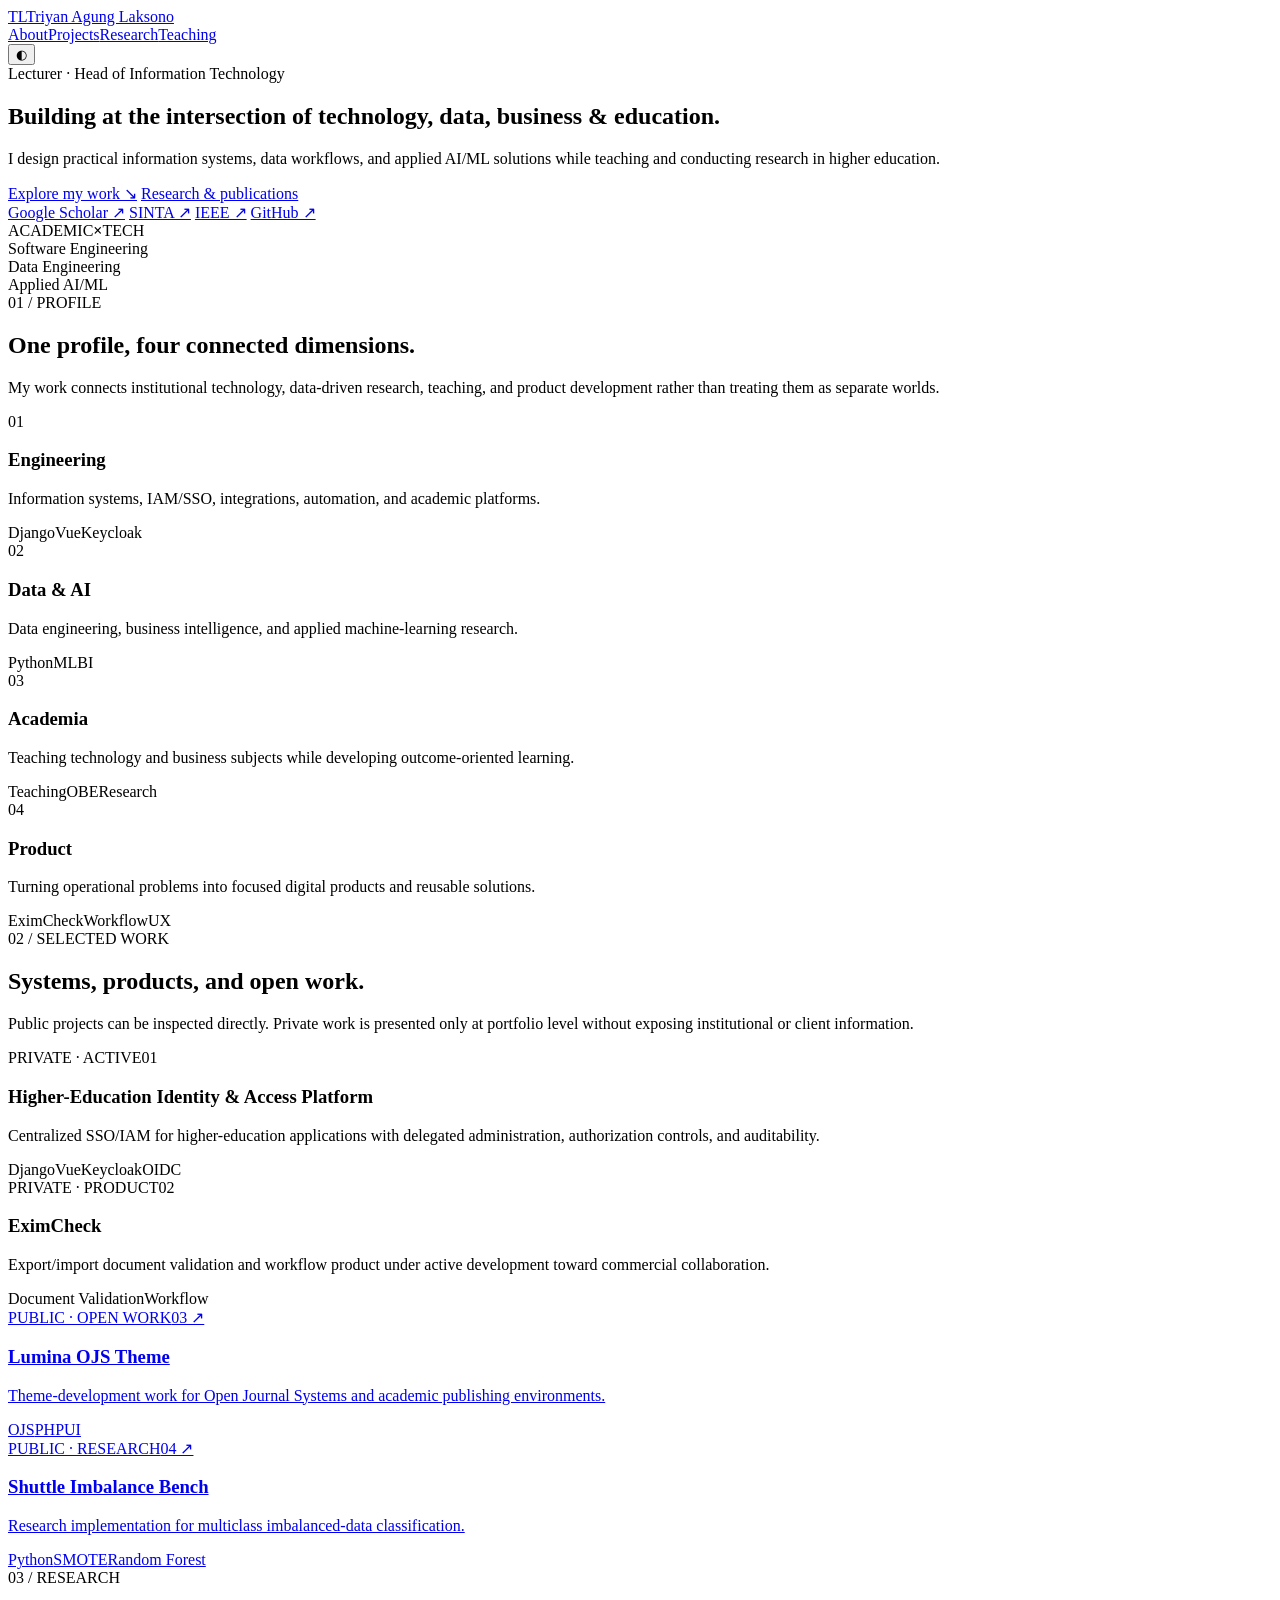
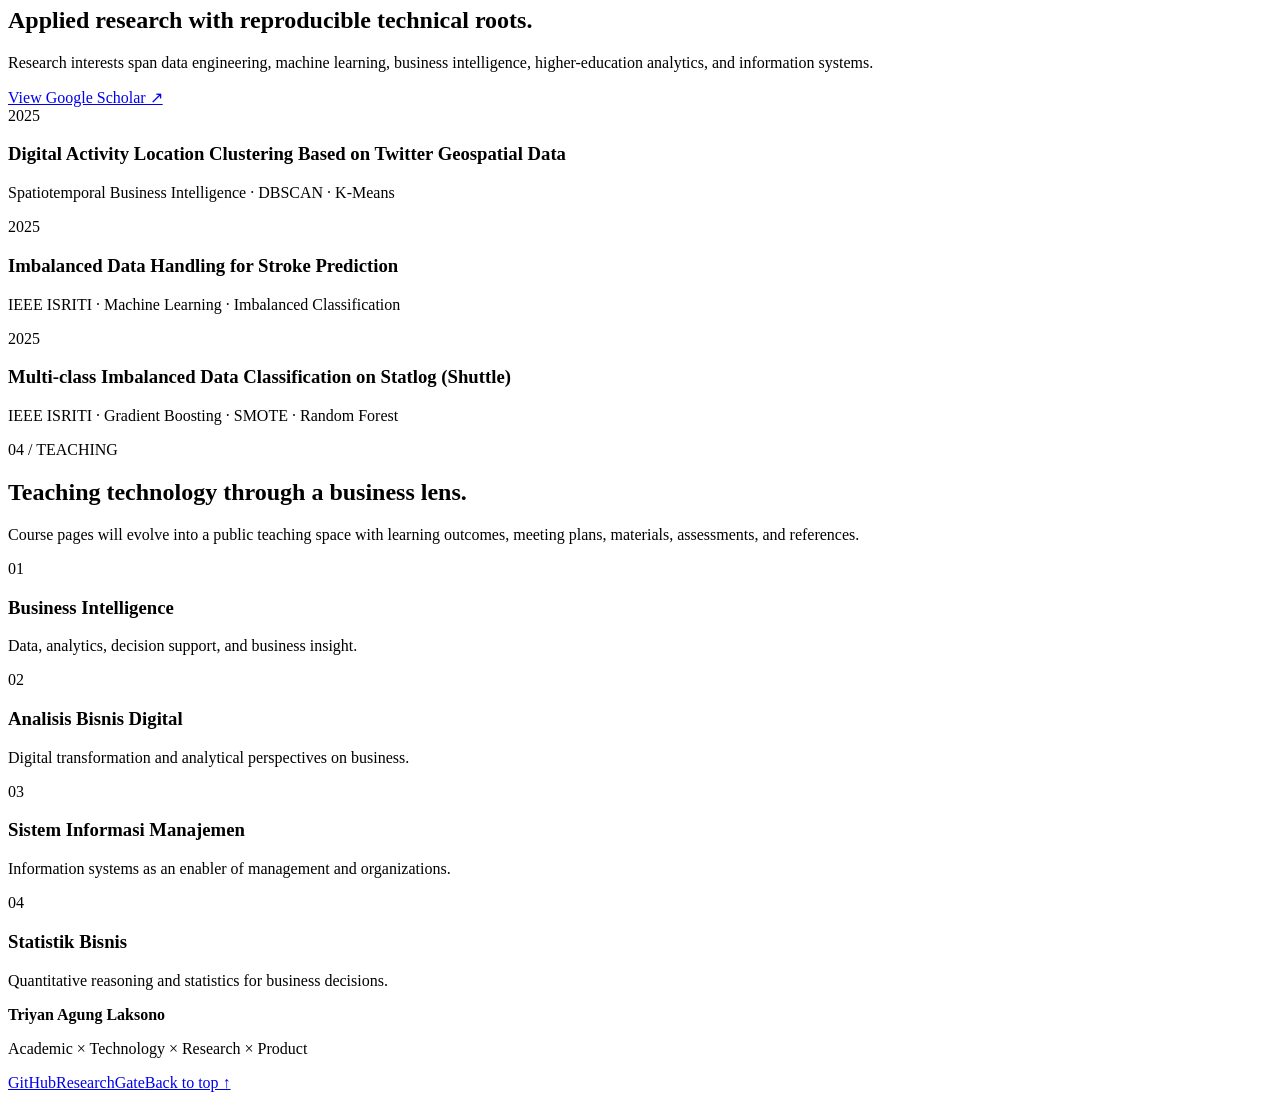
==== index.html @ ef374359 "Initialize academic-tech portfolio V1" ====
<!doctype html>
<html lang="en">
  <head>
    <meta charset="UTF-8" />
    <meta name="viewport" content="width=device-width, initial-scale=1.0" />
    <meta name="description" content="Triyan Agung Laksono — Lecturer, Head of Information Technology, software and data practitioner, and applied AI/ML researcher." />
    <meta name="theme-color" content="#07111f" />
    <title>Triyan Agung Laksono — Academic × Technology</title>
    <link rel="preconnect" href="https://fonts.googleapis.com">
    <link rel="preconnect" href="https://fonts.gstatic.com" crossorigin>
    <link href="https://fonts.googleapis.com/css2?family=DM+Sans:wght@400;500;600;700&family=Space+Grotesk:wght@500;600;700&display=swap" rel="stylesheet">
    <link rel="stylesheet" href="./style.css" />
  </head>
  <body>
    <div class="ambient ambient-a"></div><div class="ambient ambient-b"></div>
    <header class="nav-wrap">
      <nav class="nav shell" aria-label="Primary navigation">
        <a class="brand" href="#home"><span class="brand-mark">TL</span><span>Triyan Agung Laksono</span></a>
        <div class="nav-links">
          <a href="#about">About</a><a href="#work">Projects</a><a href="#research">Research</a><a href="#teaching">Teaching</a>
        </div>
        <button id="themeToggle" class="icon-btn" aria-label="Toggle theme">◐</button>
      </nav>
    </header>

    <main>
      <section id="home" class="hero shell">
        <div class="hero-copy reveal">
          <div class="eyebrow"><span class="pulse"></span> Lecturer · Head of Information Technology</div>
          <h1>Building at the intersection of <span>technology, data, business & education.</span></h1>
          <p class="lead">I design practical information systems, data workflows, and applied AI/ML solutions while teaching and conducting research in higher education.</p>
          <div class="hero-actions">
            <a class="btn primary" href="#work">Explore my work <span>↘</span></a>
            <a class="btn ghost" href="#research">Research & publications</a>
          </div>
          <div class="profile-links" aria-label="Academic profiles">
            <a href="https://scholar.google.co.id/citations?user=Xi-AIG4AAAAJ&hl=id" target="_blank" rel="noreferrer">Google Scholar ↗</a>
            <a href="https://sinta.kemdiktisaintek.go.id/authors/profile/6989433" target="_blank" rel="noreferrer">SINTA ↗</a>
            <a href="https://ieeexplore.ieee.org/author/759850393601369" target="_blank" rel="noreferrer">IEEE ↗</a>
            <a href="https://github.com/Triyan31" target="_blank" rel="noreferrer">GitHub ↗</a>
          </div>
        </div>
        <div class="hero-visual reveal" aria-hidden="true">
          <div class="orbit orbit-one"></div><div class="orbit orbit-two"></div>
          <div class="core"><span>ACADEMIC</span><strong>×</strong><span>TECH</span></div>
          <div class="float-tag tag-a">Software Engineering</div><div class="float-tag tag-b">Data Engineering</div><div class="float-tag tag-c">Applied AI/ML</div>
        </div>
      </section>

      <section id="about" class="section shell">
        <div class="section-head reveal"><span class="kicker">01 / PROFILE</span><h2>One profile, four connected dimensions.</h2><p>My work connects institutional technology, data-driven research, teaching, and product development rather than treating them as separate worlds.</p></div>
        <div class="pillars">
          <article class="pillar reveal"><span class="num">01</span><h3>Engineering</h3><p>Information systems, IAM/SSO, integrations, automation, and academic platforms.</p><div class="chips"><span>Django</span><span>Vue</span><span>Keycloak</span></div></article>
          <article class="pillar reveal"><span class="num">02</span><h3>Data & AI</h3><p>Data engineering, business intelligence, and applied machine-learning research.</p><div class="chips"><span>Python</span><span>ML</span><span>BI</span></div></article>
          <article class="pillar reveal"><span class="num">03</span><h3>Academia</h3><p>Teaching technology and business subjects while developing outcome-oriented learning.</p><div class="chips"><span>Teaching</span><span>OBE</span><span>Research</span></div></article>
          <article class="pillar reveal"><span class="num">04</span><h3>Product</h3><p>Turning operational problems into focused digital products and reusable solutions.</p><div class="chips"><span>EximCheck</span><span>Workflow</span><span>UX</span></div></article>
        </div>
      </section>

      <section id="work" class="section shell">
        <div class="section-head reveal"><span class="kicker">02 / SELECTED WORK</span><h2>Systems, products, and open work.</h2><p>Public projects can be inspected directly. Private work is presented only at portfolio level without exposing institutional or client information.</p></div>
        <div class="projects">
          <article class="project featured reveal"><div class="project-meta"><span>PRIVATE · ACTIVE</span><span>01</span></div><h3>Higher-Education Identity & Access Platform</h3><p>Centralized SSO/IAM for higher-education applications with delegated administration, authorization controls, and auditability.</p><div class="chips"><span>Django</span><span>Vue</span><span>Keycloak</span><span>OIDC</span></div></article>
          <article class="project reveal"><div class="project-meta"><span>PRIVATE · PRODUCT</span><span>02</span></div><h3>EximCheck</h3><p>Export/import document validation and workflow product under active development toward commercial collaboration.</p><div class="chips"><span>Document Validation</span><span>Workflow</span></div></article>
          <a class="project reveal" href="https://github.com/Triyan31/lumina-ojs-theme" target="_blank" rel="noreferrer"><div class="project-meta"><span>PUBLIC · OPEN WORK</span><span>03 ↗</span></div><h3>Lumina OJS Theme</h3><p>Theme-development work for Open Journal Systems and academic publishing environments.</p><div class="chips"><span>OJS</span><span>PHP</span><span>UI</span></div></a>
          <a class="project reveal" href="https://github.com/Triyan31/shuttle-imbalance-bench" target="_blank" rel="noreferrer"><div class="project-meta"><span>PUBLIC · RESEARCH</span><span>04 ↗</span></div><h3>Shuttle Imbalance Bench</h3><p>Research implementation for multiclass imbalanced-data classification.</p><div class="chips"><span>Python</span><span>SMOTE</span><span>Random Forest</span></div></a>
        </div>
      </section>

      <section id="research" class="section shell split">
        <div class="section-head reveal"><span class="kicker">03 / RESEARCH</span><h2>Applied research with reproducible technical roots.</h2><p>Research interests span data engineering, machine learning, business intelligence, higher-education analytics, and information systems.</p><a class="text-link" href="https://scholar.google.co.id/citations?user=Xi-AIG4AAAAJ&hl=id" target="_blank" rel="noreferrer">View Google Scholar ↗</a></div>
        <div class="publication-list reveal">
          <article><span>2025</span><div><h3>Digital Activity Location Clustering Based on Twitter Geospatial Data</h3><p>Spatiotemporal Business Intelligence · DBSCAN · K-Means</p></div></article>
          <article><span>2025</span><div><h3>Imbalanced Data Handling for Stroke Prediction</h3><p>IEEE ISRITI · Machine Learning · Imbalanced Classification</p></div></article>
          <article><span>2025</span><div><h3>Multi-class Imbalanced Data Classification on Statlog (Shuttle)</h3><p>IEEE ISRITI · Gradient Boosting · SMOTE · Random Forest</p></div></article>
        </div>
      </section>

      <section id="teaching" class="section shell">
        <div class="section-head reveal"><span class="kicker">04 / TEACHING</span><h2>Teaching technology through a business lens.</h2><p>Course pages will evolve into a public teaching space with learning outcomes, meeting plans, materials, assessments, and references.</p></div>
        <div class="course-grid">
          <article class="course reveal"><span>01</span><h3>Business Intelligence</h3><p>Data, analytics, decision support, and business insight.</p></article>
          <article class="course reveal"><span>02</span><h3>Analisis Bisnis Digital</h3><p>Digital transformation and analytical perspectives on business.</p></article>
          <article class="course reveal"><span>03</span><h3>Sistem Informasi Manajemen</h3><p>Information systems as an enabler of management and organizations.</p></article>
          <article class="course reveal"><span>04</span><h3>Statistik Bisnis</h3><p>Quantitative reasoning and statistics for business decisions.</p></article>
        </div>
      </section>
    </main>

    <footer class="footer shell"><div><strong>Triyan Agung Laksono</strong><p>Academic × Technology × Research × Product</p></div><div class="footer-links"><a href="https://github.com/Triyan31">GitHub</a><a href="https://www.researchgate.net/profile/Triyan-Laksono">ResearchGate</a><a href="#home">Back to top ↑</a></div></footer>
    <script src="./script.js"></script>
  </body>
</html>
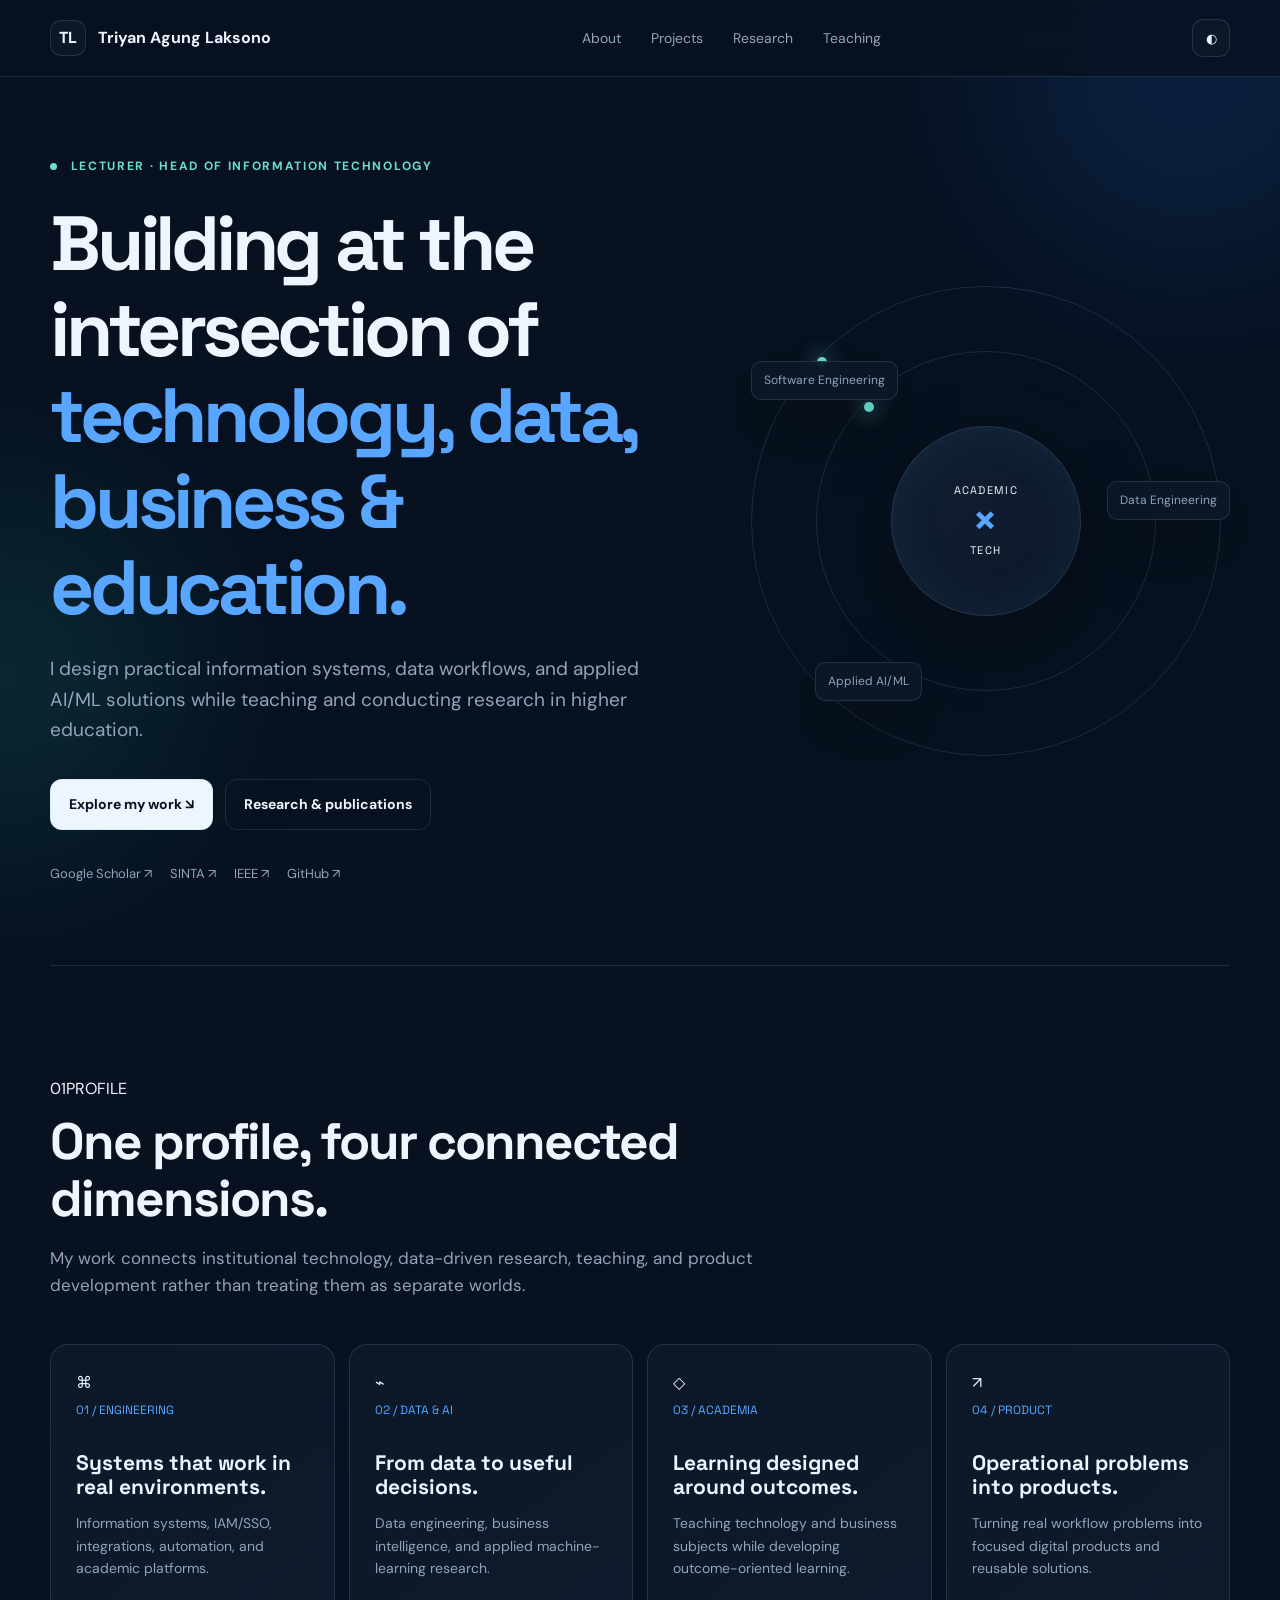
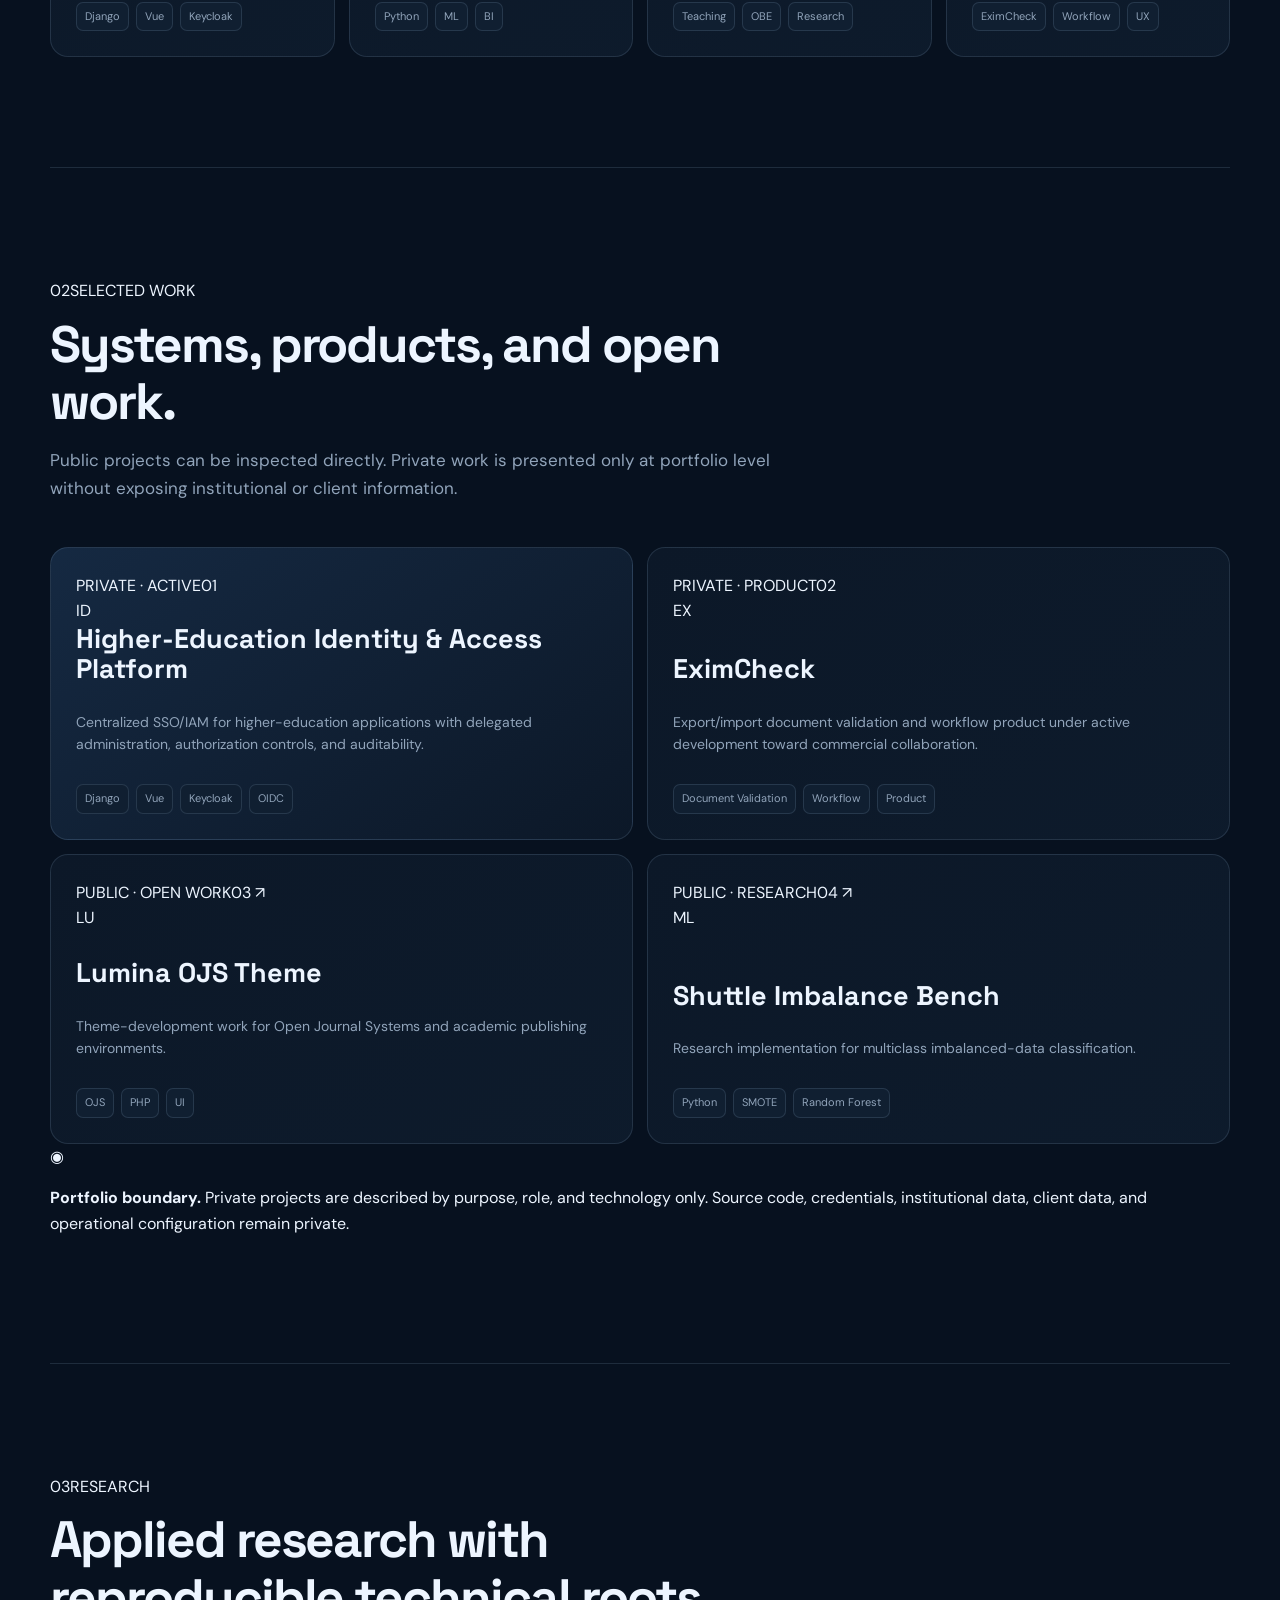
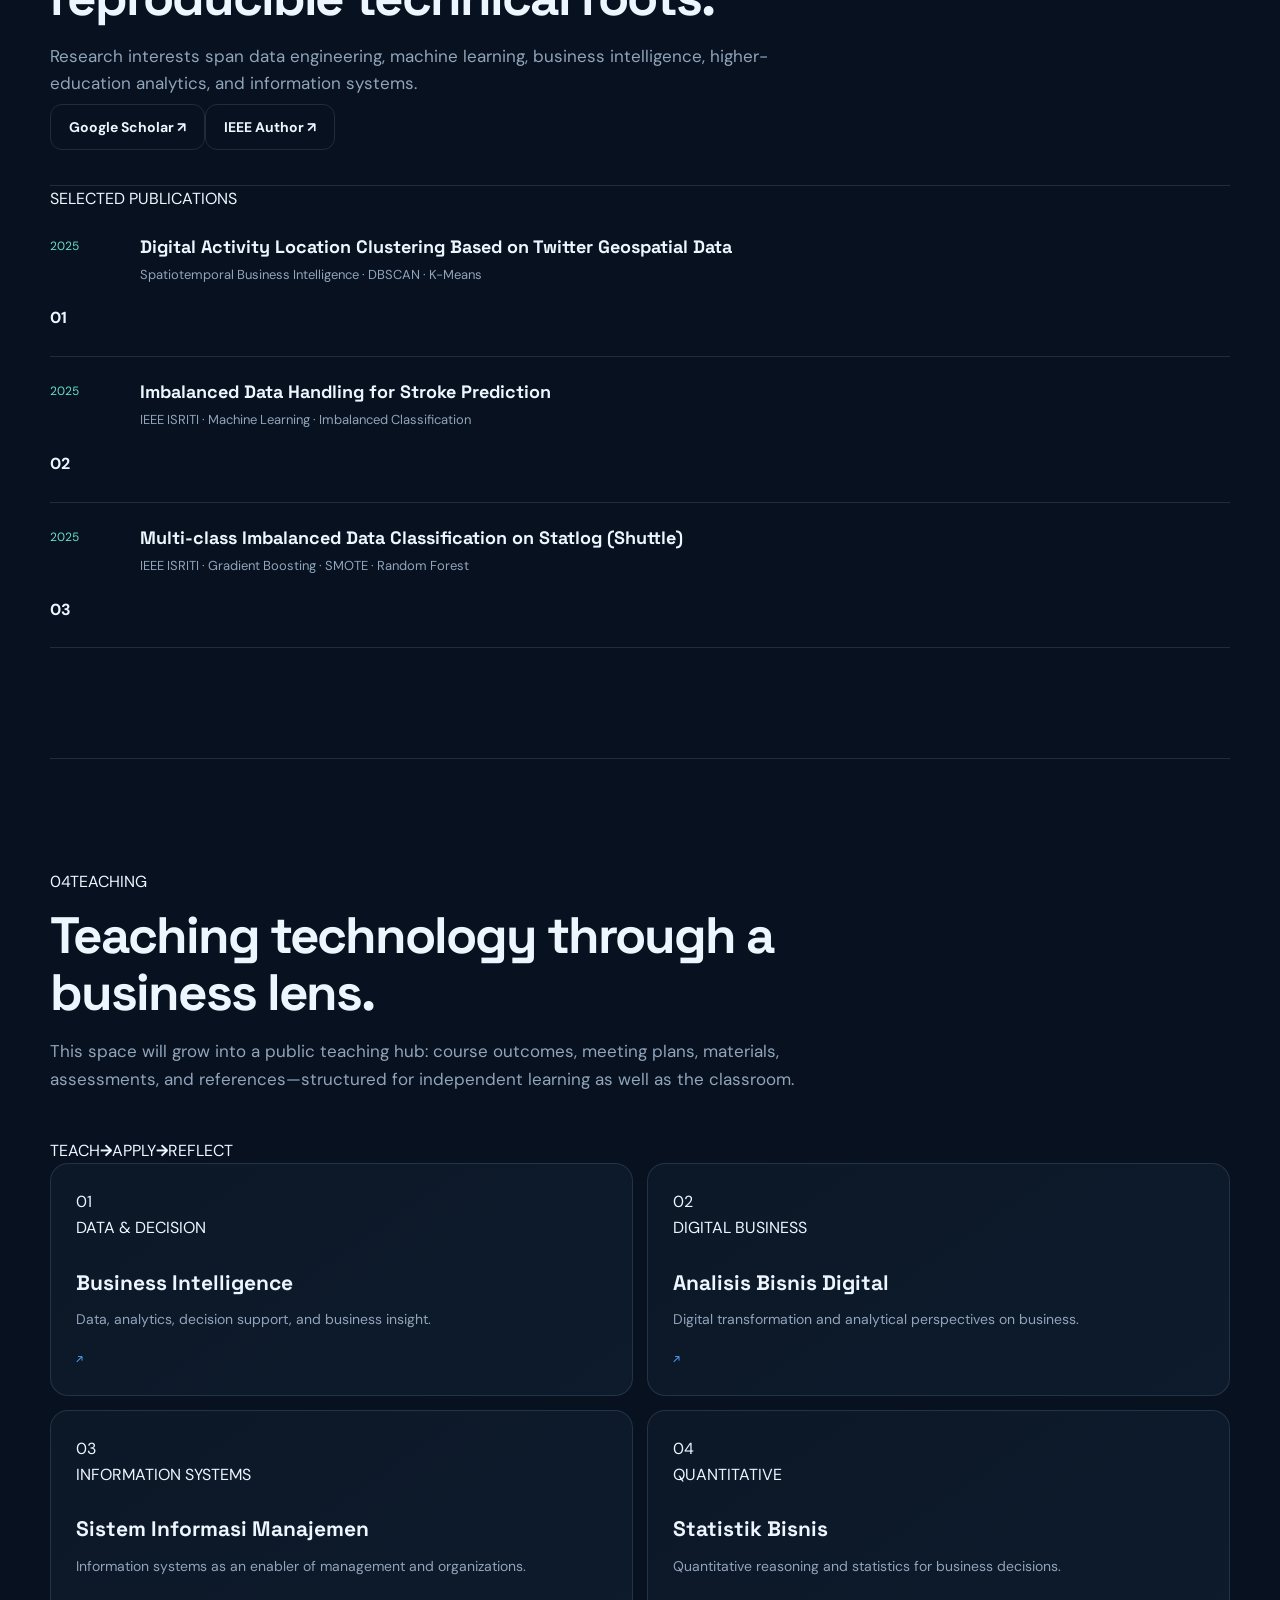
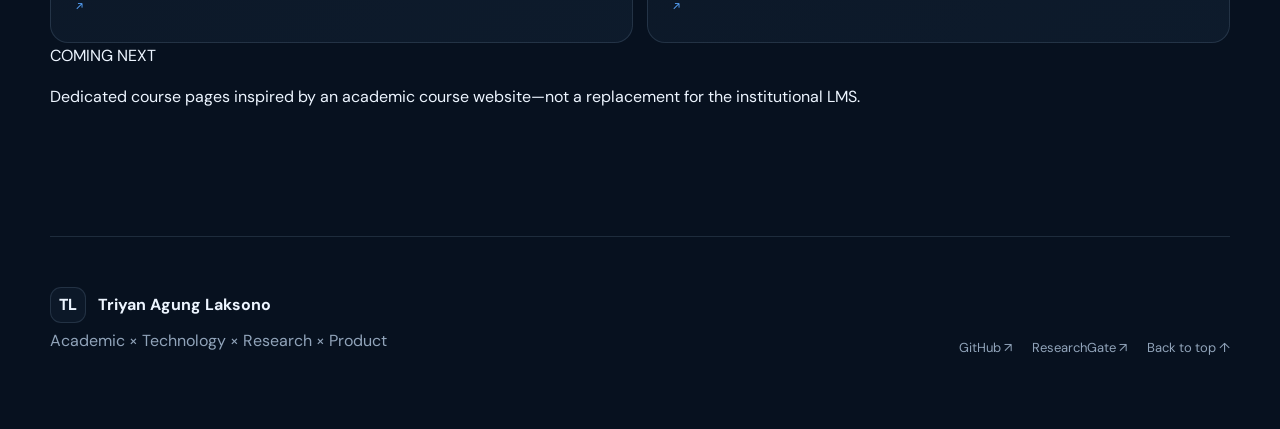
==== commit 22a1d4ec: "Refine homepage sections and portfolio interactions" ====
--- a/index.html
+++ b/index.html
@@ -1,93 +1,79 @@
 <!doctype html>
 <html lang="en">
-  <head>
-    <meta charset="UTF-8" />
-    <meta name="viewport" content="width=device-width, initial-scale=1.0" />
-    <meta name="description" content="Triyan Agung Laksono — Lecturer, Head of Information Technology, software and data practitioner, and applied AI/ML researcher." />
-    <meta name="theme-color" content="#07111f" />
-    <title>Triyan Agung Laksono — Academic × Technology</title>
-    <link rel="preconnect" href="https://fonts.googleapis.com">
-    <link rel="preconnect" href="https://fonts.gstatic.com" crossorigin>
-    <link href="https://fonts.googleapis.com/css2?family=DM+Sans:wght@400;500;600;700&family=Space+Grotesk:wght@500;600;700&display=swap" rel="stylesheet">
-    <link rel="stylesheet" href="./style.css" />
-  </head>
-  <body>
-    <div class="ambient ambient-a"></div><div class="ambient ambient-b"></div>
-    <header class="nav-wrap">
-      <nav class="nav shell" aria-label="Primary navigation">
-        <a class="brand" href="#home"><span class="brand-mark">TL</span><span>Triyan Agung Laksono</span></a>
-        <div class="nav-links">
-          <a href="#about">About</a><a href="#work">Projects</a><a href="#research">Research</a><a href="#teaching">Teaching</a>
-        </div>
-        <button id="themeToggle" class="icon-btn" aria-label="Toggle theme">◐</button>
-      </nav>
-    </header>
+<head>
+  <meta charset="UTF-8" />
+  <meta name="viewport" content="width=device-width, initial-scale=1.0" />
+  <meta name="description" content="Triyan Agung Laksono — Lecturer, Head of Information Technology, software and data practitioner, and applied AI/ML researcher." />
+  <meta name="theme-color" content="#07111f" />
+  <title>Triyan Agung Laksono — Academic × Technology</title>
+  <link rel="preconnect" href="https://fonts.googleapis.com"><link rel="preconnect" href="https://fonts.gstatic.com" crossorigin>
+  <link href="https://fonts.googleapis.com/css2?family=DM+Sans:wght@400;500;600;700&family=Space+Grotesk:wght@500;600;700&display=swap" rel="stylesheet">
+  <link rel="stylesheet" href="./style.css" />
+</head>
+<body>
+  <div class="ambient ambient-a"></div><div class="ambient ambient-b"></div><div id="spotlight" class="spotlight"></div>
+  <header class="nav-wrap"><nav class="nav shell" aria-label="Primary navigation">
+    <a class="brand" href="#home"><span class="brand-mark">TL</span><span>Triyan Agung Laksono</span></a>
+    <div class="nav-links"><a href="#about">About</a><a href="#work">Projects</a><a href="#research">Research</a><a href="#teaching">Teaching</a></div>
+    <button id="themeToggle" class="icon-btn" aria-label="Toggle theme" title="Toggle light/dark theme">◐</button>
+  </nav></header>
 
-    <main>
-      <section id="home" class="hero shell">
-        <div class="hero-copy reveal">
-          <div class="eyebrow"><span class="pulse"></span> Lecturer · Head of Information Technology</div>
-          <h1>Building at the intersection of <span>technology, data, business & education.</span></h1>
-          <p class="lead">I design practical information systems, data workflows, and applied AI/ML solutions while teaching and conducting research in higher education.</p>
-          <div class="hero-actions">
-            <a class="btn primary" href="#work">Explore my work <span>↘</span></a>
-            <a class="btn ghost" href="#research">Research & publications</a>
-          </div>
-          <div class="profile-links" aria-label="Academic profiles">
-            <a href="https://scholar.google.co.id/citations?user=Xi-AIG4AAAAJ&hl=id" target="_blank" rel="noreferrer">Google Scholar ↗</a>
-            <a href="https://sinta.kemdiktisaintek.go.id/authors/profile/6989433" target="_blank" rel="noreferrer">SINTA ↗</a>
-            <a href="https://ieeexplore.ieee.org/author/759850393601369" target="_blank" rel="noreferrer">IEEE ↗</a>
-            <a href="https://github.com/Triyan31" target="_blank" rel="noreferrer">GitHub ↗</a>
-          </div>
-        </div>
-        <div class="hero-visual reveal" aria-hidden="true">
-          <div class="orbit orbit-one"></div><div class="orbit orbit-two"></div>
-          <div class="core"><span>ACADEMIC</span><strong>×</strong><span>TECH</span></div>
-          <div class="float-tag tag-a">Software Engineering</div><div class="float-tag tag-b">Data Engineering</div><div class="float-tag tag-c">Applied AI/ML</div>
-        </div>
-      </section>
+  <main>
+    <section id="home" class="hero shell">
+      <div class="hero-copy reveal"><div class="eyebrow"><span class="pulse"></span> Lecturer · Head of Information Technology</div>
+        <h1>Building at the intersection of <span>technology, data, business & education.</span></h1>
+        <p class="lead">I design practical information systems, data workflows, and applied AI/ML solutions while teaching and conducting research in higher education.</p>
+        <div class="hero-actions"><a class="btn primary" href="#work">Explore my work <span>↘</span></a><a class="btn ghost" href="#research">Research & publications</a></div>
+        <div class="profile-links" aria-label="Academic profiles"><a href="https://scholar.google.co.id/citations?user=Xi-AIG4AAAAJ&hl=id" target="_blank" rel="noreferrer">Google Scholar ↗</a><a href="https://sinta.kemdiktisaintek.go.id/authors/profile/6989433" target="_blank" rel="noreferrer">SINTA ↗</a><a href="https://ieeexplore.ieee.org/author/759850393601369" target="_blank" rel="noreferrer">IEEE ↗</a><a href="https://github.com/Triyan31" target="_blank" rel="noreferrer">GitHub ↗</a></div>
+      </div>
+      <div class="hero-visual reveal" aria-hidden="true"><div class="orbit orbit-one"></div><div class="orbit orbit-two"></div><div class="core"><span>ACADEMIC</span><strong>×</strong><span>TECH</span></div><div class="float-tag tag-a">Software Engineering</div><div class="float-tag tag-b">Data Engineering</div><div class="float-tag tag-c">Applied AI/ML</div></div>
+    </section>
 
-      <section id="about" class="section shell">
-        <div class="section-head reveal"><span class="kicker">01 / PROFILE</span><h2>One profile, four connected dimensions.</h2><p>My work connects institutional technology, data-driven research, teaching, and product development rather than treating them as separate worlds.</p></div>
-        <div class="pillars">
-          <article class="pillar reveal"><span class="num">01</span><h3>Engineering</h3><p>Information systems, IAM/SSO, integrations, automation, and academic platforms.</p><div class="chips"><span>Django</span><span>Vue</span><span>Keycloak</span></div></article>
-          <article class="pillar reveal"><span class="num">02</span><h3>Data & AI</h3><p>Data engineering, business intelligence, and applied machine-learning research.</p><div class="chips"><span>Python</span><span>ML</span><span>BI</span></div></article>
-          <article class="pillar reveal"><span class="num">03</span><h3>Academia</h3><p>Teaching technology and business subjects while developing outcome-oriented learning.</p><div class="chips"><span>Teaching</span><span>OBE</span><span>Research</span></div></article>
-          <article class="pillar reveal"><span class="num">04</span><h3>Product</h3><p>Turning operational problems into focused digital products and reusable solutions.</p><div class="chips"><span>EximCheck</span><span>Workflow</span><span>UX</span></div></article>
-        </div>
-      </section>
+    <section id="about" class="section shell">
+      <div class="section-index reveal"><span>01</span><span>PROFILE</span></div>
+      <div class="section-head reveal"><h2>One profile, four connected dimensions.</h2><p>My work connects institutional technology, data-driven research, teaching, and product development rather than treating them as separate worlds.</p></div>
+      <div class="pillars">
+        <article class="pillar reveal"><div class="pillar-icon">⌘</div><span class="num">01 / ENGINEERING</span><h3>Systems that work in real environments.</h3><p>Information systems, IAM/SSO, integrations, automation, and academic platforms.</p><div class="chips"><span>Django</span><span>Vue</span><span>Keycloak</span></div></article>
+        <article class="pillar reveal"><div class="pillar-icon">⌁</div><span class="num">02 / DATA & AI</span><h3>From data to useful decisions.</h3><p>Data engineering, business intelligence, and applied machine-learning research.</p><div class="chips"><span>Python</span><span>ML</span><span>BI</span></div></article>
+        <article class="pillar reveal"><div class="pillar-icon">◇</div><span class="num">03 / ACADEMIA</span><h3>Learning designed around outcomes.</h3><p>Teaching technology and business subjects while developing outcome-oriented learning.</p><div class="chips"><span>Teaching</span><span>OBE</span><span>Research</span></div></article>
+        <article class="pillar reveal"><div class="pillar-icon">↗</div><span class="num">04 / PRODUCT</span><h3>Operational problems into products.</h3><p>Turning real workflow problems into focused digital products and reusable solutions.</p><div class="chips"><span>EximCheck</span><span>Workflow</span><span>UX</span></div></article>
+      </div>
+    </section>
 
-      <section id="work" class="section shell">
-        <div class="section-head reveal"><span class="kicker">02 / SELECTED WORK</span><h2>Systems, products, and open work.</h2><p>Public projects can be inspected directly. Private work is presented only at portfolio level without exposing institutional or client information.</p></div>
-        <div class="projects">
-          <article class="project featured reveal"><div class="project-meta"><span>PRIVATE · ACTIVE</span><span>01</span></div><h3>Higher-Education Identity & Access Platform</h3><p>Centralized SSO/IAM for higher-education applications with delegated administration, authorization controls, and auditability.</p><div class="chips"><span>Django</span><span>Vue</span><span>Keycloak</span><span>OIDC</span></div></article>
-          <article class="project reveal"><div class="project-meta"><span>PRIVATE · PRODUCT</span><span>02</span></div><h3>EximCheck</h3><p>Export/import document validation and workflow product under active development toward commercial collaboration.</p><div class="chips"><span>Document Validation</span><span>Workflow</span></div></article>
-          <a class="project reveal" href="https://github.com/Triyan31/lumina-ojs-theme" target="_blank" rel="noreferrer"><div class="project-meta"><span>PUBLIC · OPEN WORK</span><span>03 ↗</span></div><h3>Lumina OJS Theme</h3><p>Theme-development work for Open Journal Systems and academic publishing environments.</p><div class="chips"><span>OJS</span><span>PHP</span><span>UI</span></div></a>
-          <a class="project reveal" href="https://github.com/Triyan31/shuttle-imbalance-bench" target="_blank" rel="noreferrer"><div class="project-meta"><span>PUBLIC · RESEARCH</span><span>04 ↗</span></div><h3>Shuttle Imbalance Bench</h3><p>Research implementation for multiclass imbalanced-data classification.</p><div class="chips"><span>Python</span><span>SMOTE</span><span>Random Forest</span></div></a>
-        </div>
-      </section>
+    <section id="work" class="section shell">
+      <div class="section-index reveal"><span>02</span><span>SELECTED WORK</span></div>
+      <div class="section-head reveal"><h2>Systems, products, and open work.</h2><p>Public projects can be inspected directly. Private work is presented only at portfolio level without exposing institutional or client information.</p></div>
+      <div class="projects">
+        <article class="project project-iam featured reveal"><div class="project-top"><span class="status"><i></i> PRIVATE · ACTIVE</span><span>01</span></div><div class="project-symbol">ID</div><h3>Higher-Education Identity & Access Platform</h3><p>Centralized SSO/IAM for higher-education applications with delegated administration, authorization controls, and auditability.</p><div class="chips"><span>Django</span><span>Vue</span><span>Keycloak</span><span>OIDC</span></div></article>
+        <article class="project project-product reveal"><div class="project-top"><span class="status product-status"><i></i> PRIVATE · PRODUCT</span><span>02</span></div><div class="project-symbol">EX</div><h3>EximCheck</h3><p>Export/import document validation and workflow product under active development toward commercial collaboration.</p><div class="chips"><span>Document Validation</span><span>Workflow</span><span>Product</span></div></article>
+        <a class="project reveal" href="https://github.com/Triyan31/lumina-ojs-theme" target="_blank" rel="noreferrer"><div class="project-top"><span class="status public-status"><i></i> PUBLIC · OPEN WORK</span><span>03 ↗</span></div><div class="project-symbol">LU</div><h3>Lumina OJS Theme</h3><p>Theme-development work for Open Journal Systems and academic publishing environments.</p><div class="chips"><span>OJS</span><span>PHP</span><span>UI</span></div></a>
+        <a class="project reveal" href="https://github.com/Triyan31/shuttle-imbalance-bench" target="_blank" rel="noreferrer"><div class="project-top"><span class="status research-status"><i></i> PUBLIC · RESEARCH</span><span>04 ↗</span></div><div class="project-symbol">ML</div><h3>Shuttle Imbalance Bench</h3><p>Research implementation for multiclass imbalanced-data classification.</p><div class="chips"><span>Python</span><span>SMOTE</span><span>Random Forest</span></div></a>
+      </div>
+      <div class="privacy-note reveal"><span>◉</span><p><strong>Portfolio boundary.</strong> Private projects are described by purpose, role, and technology only. Source code, credentials, institutional data, client data, and operational configuration remain private.</p></div>
+    </section>
 
-      <section id="research" class="section shell split">
-        <div class="section-head reveal"><span class="kicker">03 / RESEARCH</span><h2>Applied research with reproducible technical roots.</h2><p>Research interests span data engineering, machine learning, business intelligence, higher-education analytics, and information systems.</p><a class="text-link" href="https://scholar.google.co.id/citations?user=Xi-AIG4AAAAJ&hl=id" target="_blank" rel="noreferrer">View Google Scholar ↗</a></div>
-        <div class="publication-list reveal">
-          <article><span>2025</span><div><h3>Digital Activity Location Clustering Based on Twitter Geospatial Data</h3><p>Spatiotemporal Business Intelligence · DBSCAN · K-Means</p></div></article>
-          <article><span>2025</span><div><h3>Imbalanced Data Handling for Stroke Prediction</h3><p>IEEE ISRITI · Machine Learning · Imbalanced Classification</p></div></article>
-          <article><span>2025</span><div><h3>Multi-class Imbalanced Data Classification on Statlog (Shuttle)</h3><p>IEEE ISRITI · Gradient Boosting · SMOTE · Random Forest</p></div></article>
-        </div>
-      </section>
+    <section id="research" class="section shell research-layout">
+      <div><div class="section-index reveal"><span>03</span><span>RESEARCH</span></div><div class="section-head reveal"><h2>Applied research with reproducible technical roots.</h2><p>Research interests span data engineering, machine learning, business intelligence, higher-education analytics, and information systems.</p><div class="research-links"><a class="btn ghost" href="https://scholar.google.co.id/citations?user=Xi-AIG4AAAAJ&hl=id" target="_blank" rel="noreferrer">Google Scholar ↗</a><a class="btn ghost" href="https://ieeexplore.ieee.org/author/759850393601369" target="_blank" rel="noreferrer">IEEE Author ↗</a></div></div></div>
+      <div class="publication-list reveal"><div class="pub-label">SELECTED PUBLICATIONS</div>
+        <article><span>2025</span><div><h3>Digital Activity Location Clustering Based on Twitter Geospatial Data</h3><p>Spatiotemporal Business Intelligence · DBSCAN · K-Means</p></div><b>01</b></article>
+        <article><span>2025</span><div><h3>Imbalanced Data Handling for Stroke Prediction</h3><p>IEEE ISRITI · Machine Learning · Imbalanced Classification</p></div><b>02</b></article>
+        <article><span>2025</span><div><h3>Multi-class Imbalanced Data Classification on Statlog (Shuttle)</h3><p>IEEE ISRITI · Gradient Boosting · SMOTE · Random Forest</p></div><b>03</b></article>
+      </div>
+    </section>
 
-      <section id="teaching" class="section shell">
-        <div class="section-head reveal"><span class="kicker">04 / TEACHING</span><h2>Teaching technology through a business lens.</h2><p>Course pages will evolve into a public teaching space with learning outcomes, meeting plans, materials, assessments, and references.</p></div>
-        <div class="course-grid">
-          <article class="course reveal"><span>01</span><h3>Business Intelligence</h3><p>Data, analytics, decision support, and business insight.</p></article>
-          <article class="course reveal"><span>02</span><h3>Analisis Bisnis Digital</h3><p>Digital transformation and analytical perspectives on business.</p></article>
-          <article class="course reveal"><span>03</span><h3>Sistem Informasi Manajemen</h3><p>Information systems as an enabler of management and organizations.</p></article>
-          <article class="course reveal"><span>04</span><h3>Statistik Bisnis</h3><p>Quantitative reasoning and statistics for business decisions.</p></article>
-        </div>
-      </section>
-    </main>
+    <section id="teaching" class="section shell">
+      <div class="section-index reveal"><span>04</span><span>TEACHING</span></div>
+      <div class="teaching-intro"><div class="section-head reveal"><h2>Teaching technology through a business lens.</h2><p>This space will grow into a public teaching hub: course outcomes, meeting plans, materials, assessments, and references—structured for independent learning as well as the classroom.</p></div><div class="teaching-orbit reveal" aria-hidden="true"><span>TEACH</span><b>→</b><span>APPLY</span><b>→</b><span>REFLECT</span></div></div>
+      <div class="course-grid">
+        <article class="course reveal"><div class="course-no">01</div><div><span class="course-type">DATA & DECISION</span><h3>Business Intelligence</h3><p>Data, analytics, decision support, and business insight.</p></div><span class="course-arrow">↗</span></article>
+        <article class="course reveal"><div class="course-no">02</div><div><span class="course-type">DIGITAL BUSINESS</span><h3>Analisis Bisnis Digital</h3><p>Digital transformation and analytical perspectives on business.</p></div><span class="course-arrow">↗</span></article>
+        <article class="course reveal"><div class="course-no">03</div><div><span class="course-type">INFORMATION SYSTEMS</span><h3>Sistem Informasi Manajemen</h3><p>Information systems as an enabler of management and organizations.</p></div><span class="course-arrow">↗</span></article>
+        <article class="course reveal"><div class="course-no">04</div><div><span class="course-type">QUANTITATIVE</span><h3>Statistik Bisnis</h3><p>Quantitative reasoning and statistics for business decisions.</p></div><span class="course-arrow">↗</span></article>
+      </div>
+      <div class="teaching-next reveal"><span>COMING NEXT</span><p>Dedicated course pages inspired by an academic course website—not a replacement for the institutional LMS.</p></div>
+    </section>
+  </main>
 
-    <footer class="footer shell"><div><strong>Triyan Agung Laksono</strong><p>Academic × Technology × Research × Product</p></div><div class="footer-links"><a href="https://github.com/Triyan31">GitHub</a><a href="https://www.researchgate.net/profile/Triyan-Laksono">ResearchGate</a><a href="#home">Back to top ↑</a></div></footer>
-    <script src="./script.js"></script>
-  </body>
-</html>+  <footer class="footer shell"><div><div class="brand footer-brand"><span class="brand-mark">TL</span><span>Triyan Agung Laksono</span></div><p>Academic × Technology × Research × Product</p></div><div class="footer-links"><a href="https://github.com/Triyan31">GitHub ↗</a><a href="https://www.researchgate.net/profile/Triyan-Laksono">ResearchGate ↗</a><a href="#home">Back to top ↑</a></div></footer>
+  <script src="./script.js"></script>
+</body></html>
--- a/style.css
+++ b/style.css
@@ -0,0 +1 @@
+:root{--bg:#07111f;--surface:#0c1828;--surface2:#101f31;--text:#edf5ff;--muted:#91a4ba;--line:rgba(151,178,207,.17);--accent:#58a6ff;--accent2:#68e0cf;--shadow:0 24px 70px rgba(0,0,0,.28)}*{box-sizing:border-box}html{scroll-behavior:smooth}body{margin:0;background:var(--bg);color:var(--text);font-family:'DM Sans',sans-serif;line-height:1.6;overflow-x:hidden;transition:background .3s,color .3s}body.light{--bg:#f4f7fb;--surface:#fff;--surface2:#edf3f9;--text:#102033;--muted:#5d6d80;--line:rgba(16,32,51,.12);--shadow:0 24px 70px rgba(38,61,89,.12)}a{color:inherit;text-decoration:none}.shell{width:min(1180px,calc(100% - 40px));margin:auto}.ambient{position:fixed;border-radius:50%;filter:blur(90px);opacity:.13;pointer-events:none;z-index:-1}.ambient-a{width:420px;height:420px;background:#2878ff;top:-140px;right:-120px}.ambient-b{width:360px;height:360px;background:#22c7b8;bottom:5%;left:-180px}.nav-wrap{position:sticky;top:0;z-index:50;background:color-mix(in srgb,var(--bg) 78%,transparent);backdrop-filter:blur(18px);border-bottom:1px solid var(--line)}.nav{height:76px;display:flex;align-items:center;justify-content:space-between}.brand{display:flex;align-items:center;gap:12px;font-weight:700}.brand-mark{display:grid;place-items:center;width:36px;height:36px;border:1px solid var(--line);border-radius:11px;font-family:'Space Grotesk';background:var(--surface)}.nav-links{display:flex;gap:30px;color:var(--muted);font-size:14px}.nav-links a:hover,.profile-links a:hover,.footer-links a:hover{color:var(--accent)}.icon-btn{width:38px;height:38px;border:1px solid var(--line);background:var(--surface);color:var(--text);border-radius:11px;cursor:pointer}.hero{min-height:calc(100vh - 76px);display:grid;grid-template-columns:1.12fr .88fr;align-items:center;gap:70px;padding:80px 0}.eyebrow,.kicker{font-size:12px;letter-spacing:.14em;text-transform:uppercase;color:var(--accent2);font-weight:700}.pulse{display:inline-block;width:7px;height:7px;border-radius:50%;background:var(--accent2);margin-right:9px;box-shadow:0 0 0 0 rgba(104,224,207,.5);animation:pulse 2s infinite}@keyframes pulse{70%{box-shadow:0 0 0 9px rgba(104,224,207,0)}}h1,h2,h3{font-family:'Space Grotesk',sans-serif;line-height:1.12}h1{font-size:clamp(48px,6vw,82px);letter-spacing:-.055em;margin:24px 0}h1 span{display:block;color:var(--accent)}.lead{font-size:19px;color:var(--muted);max-width:700px}.hero-actions{display:flex;gap:12px;margin:34px 0}.btn{padding:13px 18px;border-radius:12px;border:1px solid var(--line);font-weight:700;font-size:14px}.btn.primary{background:var(--text);color:var(--bg)}.btn.ghost:hover{background:var(--surface)}.profile-links{display:flex;flex-wrap:wrap;gap:18px;color:var(--muted);font-size:13px}.hero-visual{height:500px;position:relative;display:grid;place-items:center}.core{width:190px;height:190px;border-radius:50%;background:linear-gradient(145deg,var(--surface2),var(--surface));border:1px solid var(--line);box-shadow:var(--shadow),inset 0 0 50px rgba(88,166,255,.08);display:grid;place-content:center;text-align:center;z-index:2;font-family:'Space Grotesk';letter-spacing:.12em;font-size:11px}.core strong{font-size:42px;color:var(--accent);line-height:1}.orbit{position:absolute;border:1px solid var(--line);border-radius:50%;animation:spin 22s linear infinite}.orbit-one{width:340px;height:340px}.orbit-two{width:470px;height:470px;animation-direction:reverse;animation-duration:30s}.orbit:before{content:"";position:absolute;width:10px;height:10px;background:var(--accent2);border-radius:50%;top:15%;left:14%;box-shadow:0 0 20px var(--accent2)}@keyframes spin{to{transform:rotate(360deg)}}.float-tag{position:absolute;padding:9px 12px;border:1px solid var(--line);background:color-mix(in srgb,var(--surface) 88%,transparent);backdrop-filter:blur(12px);border-radius:10px;font-size:12px;color:var(--muted);box-shadow:var(--shadow);animation:float 5s ease-in-out infinite}.tag-a{top:18%;left:2%}.tag-b{right:0;top:42%;animation-delay:-1.6s}.tag-c{bottom:14%;left:15%;animation-delay:-3s}@keyframes float{50%{transform:translateY(-9px)}}.section{padding:110px 0;border-top:1px solid var(--line)}.section-head{max-width:780px;margin-bottom:45px}.section-head h2{font-size:clamp(34px,4vw,54px);letter-spacing:-.04em;margin:12px 0}.section-head p{color:var(--muted);font-size:17px}.pillars,.projects,.course-grid{display:grid;grid-template-columns:repeat(4,1fr);gap:14px}.pillar,.project,.course{background:linear-gradient(145deg,var(--surface),color-mix(in srgb,var(--surface2) 70%,var(--bg)));border:1px solid var(--line);border-radius:18px;padding:25px;transition:transform .25s,border-color .25s,box-shadow .25s}.pillar:hover,.project:hover,.course:hover{transform:translateY(-5px);border-color:color-mix(in srgb,var(--accent) 45%,var(--line));box-shadow:var(--shadow)}.num,.course>span{color:var(--accent);font-family:'Space Grotesk';font-size:12px}.pillar h3,.project h3,.course h3{font-size:21px;margin:30px 0 12px}.pillar p,.project p,.course p{color:var(--muted);font-size:14px}.chips{display:flex;flex-wrap:wrap;gap:7px;margin-top:22px}.chips span{padding:5px 8px;border-radius:7px;background:var(--surface2);border:1px solid var(--line);font-size:11px;color:var(--muted)}.projects{grid-template-columns:repeat(2,1fr)}.project{min-height:290px;display:flex;flex-direction:column}.project.featured{background:linear-gradient(145deg,color-mix(in srgb,var(--accent) 12%,var(--surface)),var(--surface))}.project-meta{display:flex;justify-content:space-between;color:var(--accent2);font-size:11px;letter-spacing:.08em}.project h3{font-size:27px;margin-top:auto}.project .chips{margin-top:15px}.split{display:grid;grid-template-columns:.8fr 1.2fr;gap:80px}.text-link{display:inline-block;margin-top:15px;color:var(--accent);font-weight:700}.publication-list{border-top:1px solid var(--line)}.publication-list article{display:grid;grid-template-columns:70px 1fr;gap:20px;padding:25px 0;border-bottom:1px solid var(--line)}.publication-list>article>span{color:var(--accent2);font-size:12px}.publication-list h3{font-size:18px;margin:0 0 8px}.publication-list p{margin:0;color:var(--muted);font-size:13px}.course-grid{grid-template-columns:repeat(2,1fr)}.course{min-height:190px}.footer{padding:50px 0 70px;border-top:1px solid var(--line);display:flex;justify-content:space-between;align-items:flex-end}.footer p{margin:5px 0;color:var(--muted)}.footer-links{display:flex;gap:20px;color:var(--muted);font-size:13px}.reveal{opacity:0;transform:translateY(18px);transition:opacity .65s ease,transform .65s ease}.reveal.visible{opacity:1;transform:none}@media(max-width:900px){.nav-links{display:none}.hero{grid-template-columns:1fr;padding-top:100px}.hero-visual{height:360px}.orbit-two{width:350px;height:350px}.orbit-one{width:260px;height:260px}.pillars{grid-template-columns:repeat(2,1fr)}.split{grid-template-columns:1fr;gap:20px}}@media(max-width:600px){.shell{width:min(100% - 26px,1180px)}.hero{gap:20px}.hero-visual{height:310px}.orbit-two{width:290px;height:290px}.orbit-one{width:220px;height:220px}.core{width:145px;height:145px}.float-tag{font-size:10px}.hero-actions,.footer{align-items:stretch;flex-direction:column}.pillars,.projects,.course-grid{grid-template-columns:1fr}.section{padding:80px 0}.project{min-height:240px}.footer{gap:25px}.footer-links{flex-wrap:wrap}}@media(prefers-reduced-motion:reduce){html{scroll-behavior:auto}.orbit,.float-tag,.pulse{animation:none}.reveal{opacity:1;transform:none;transition:none}}
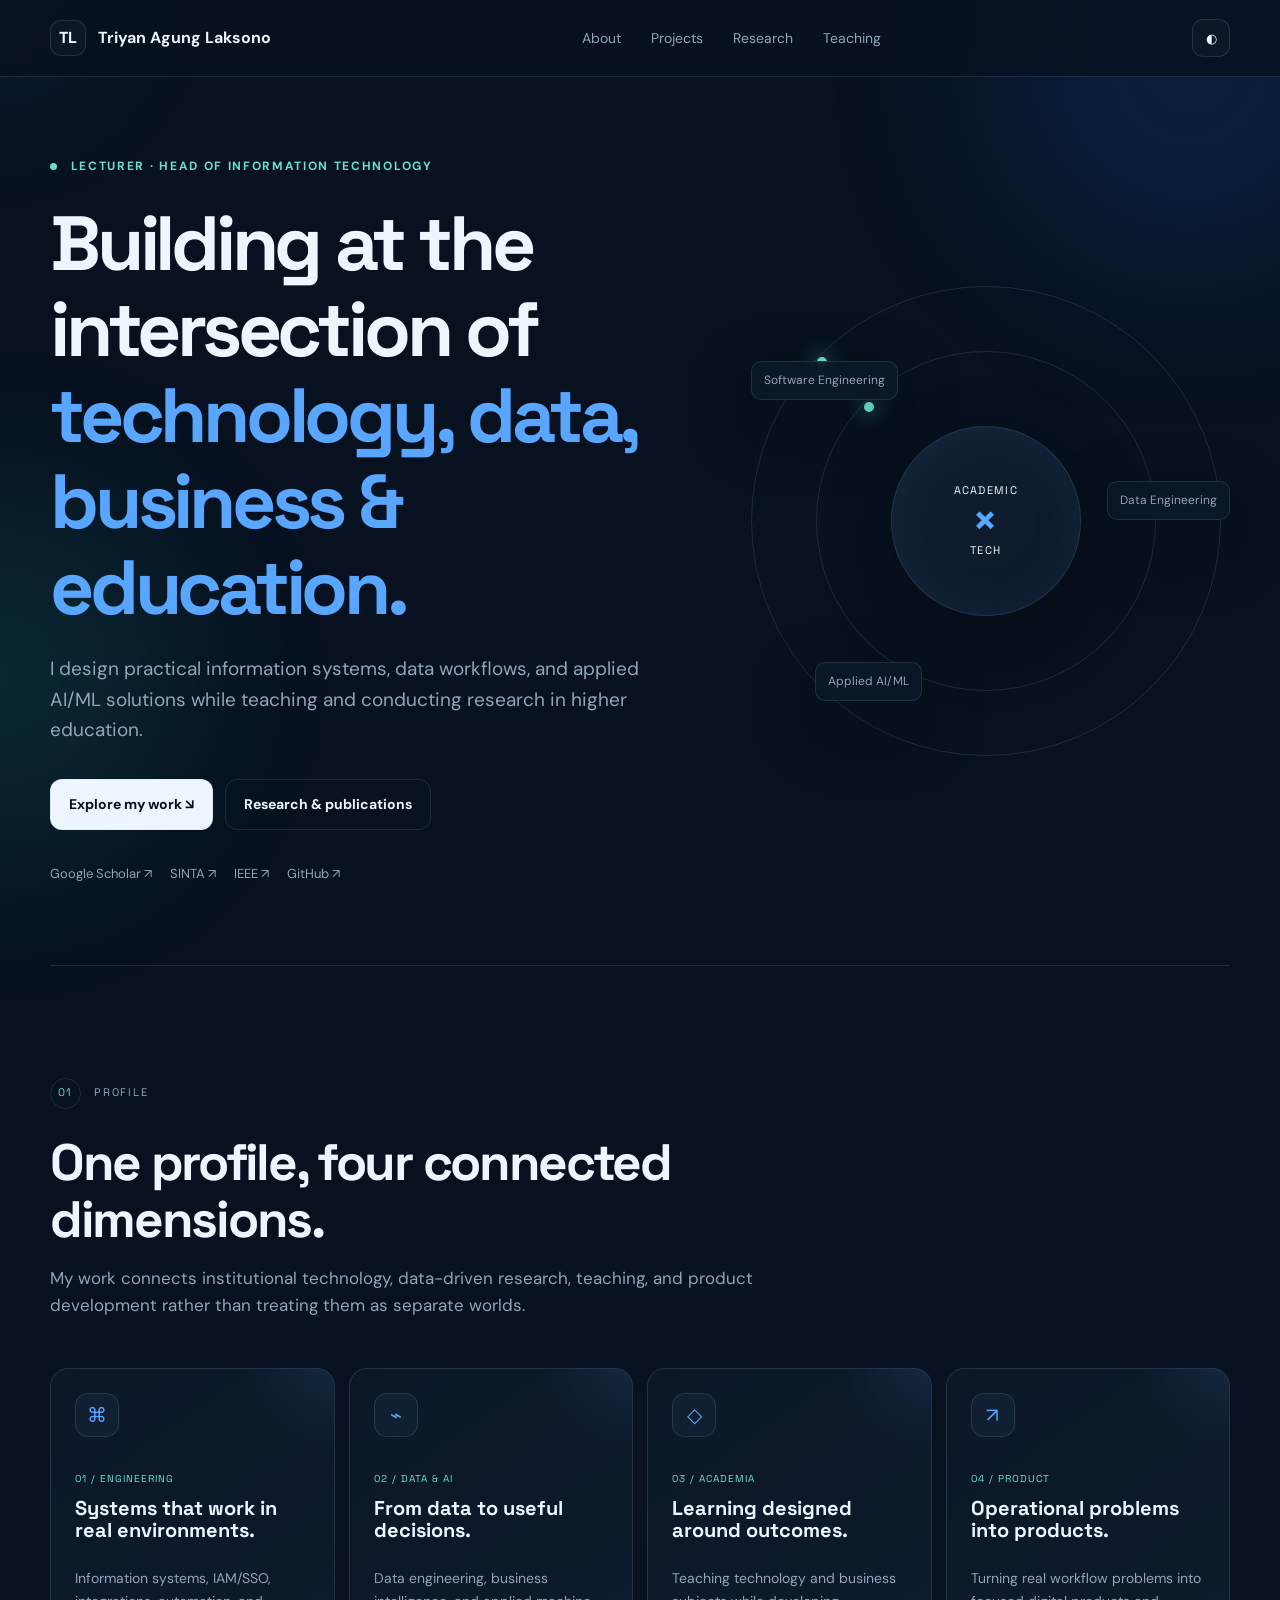
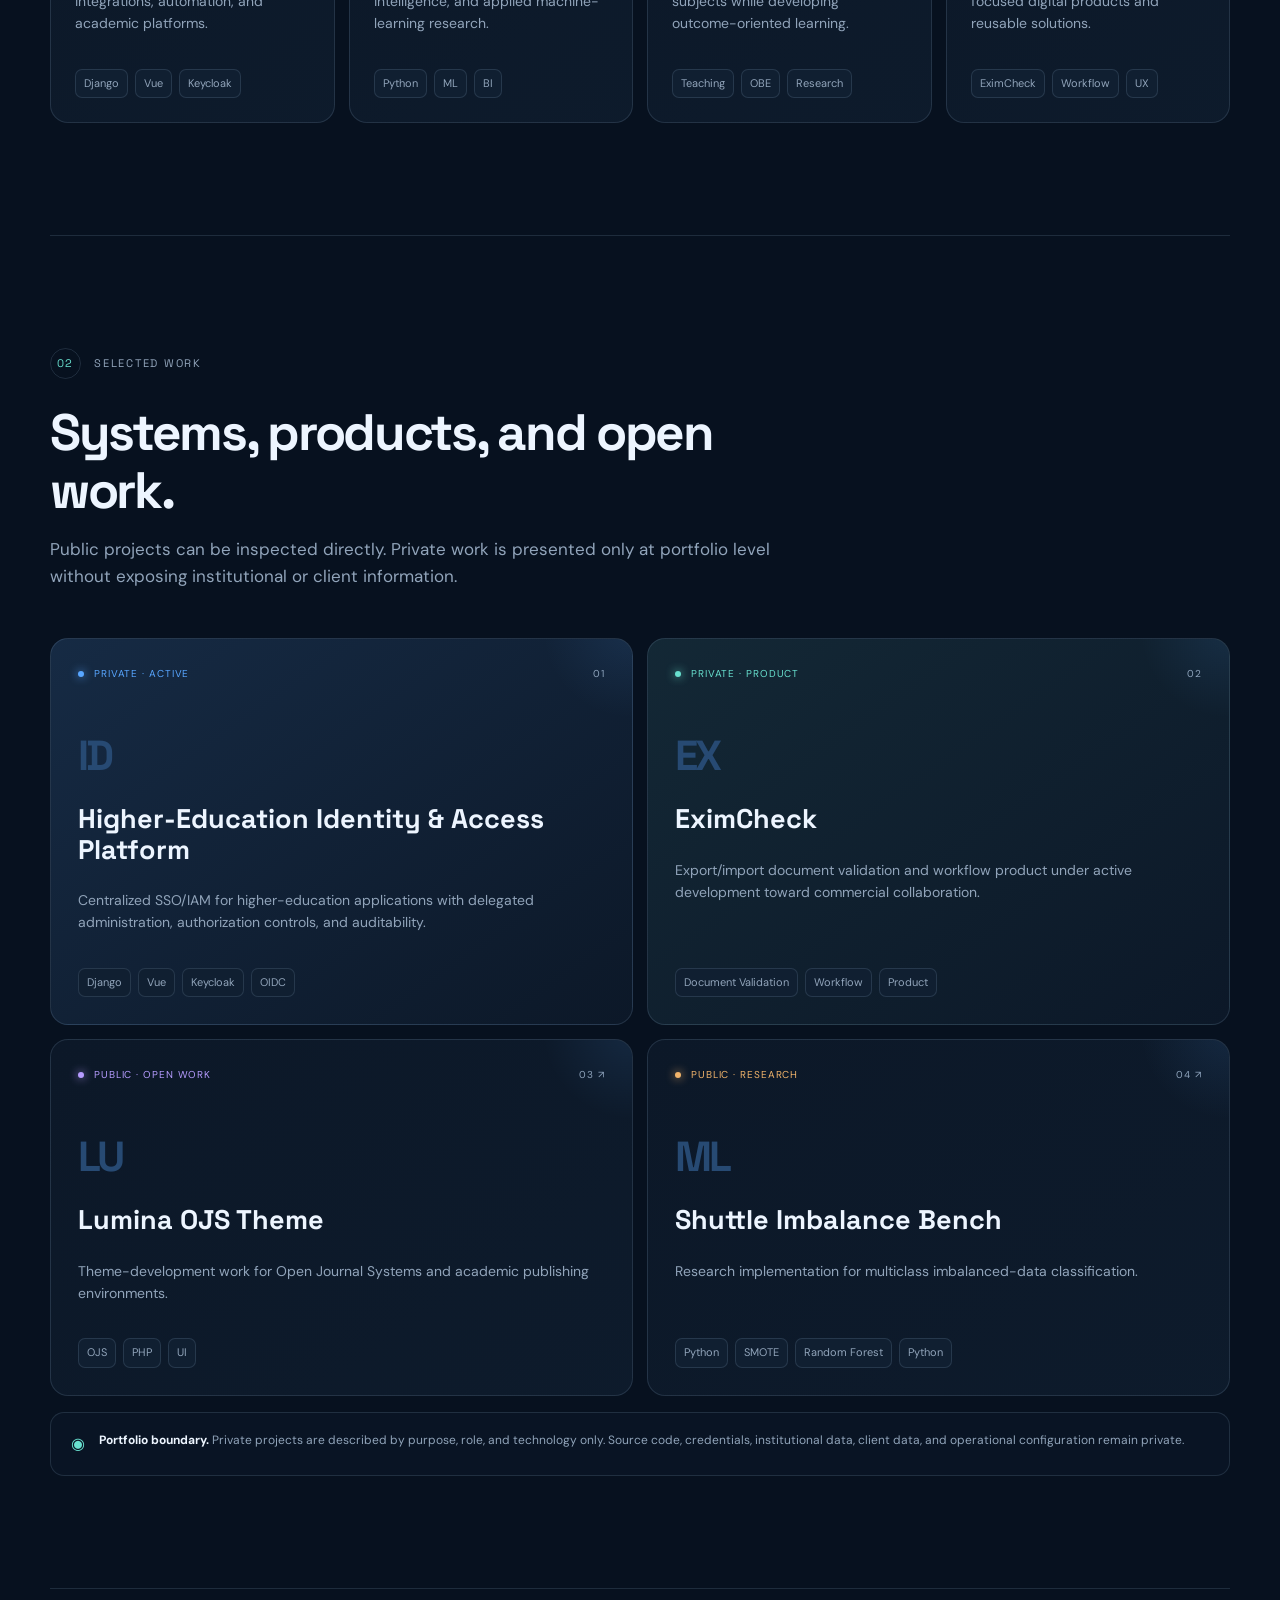
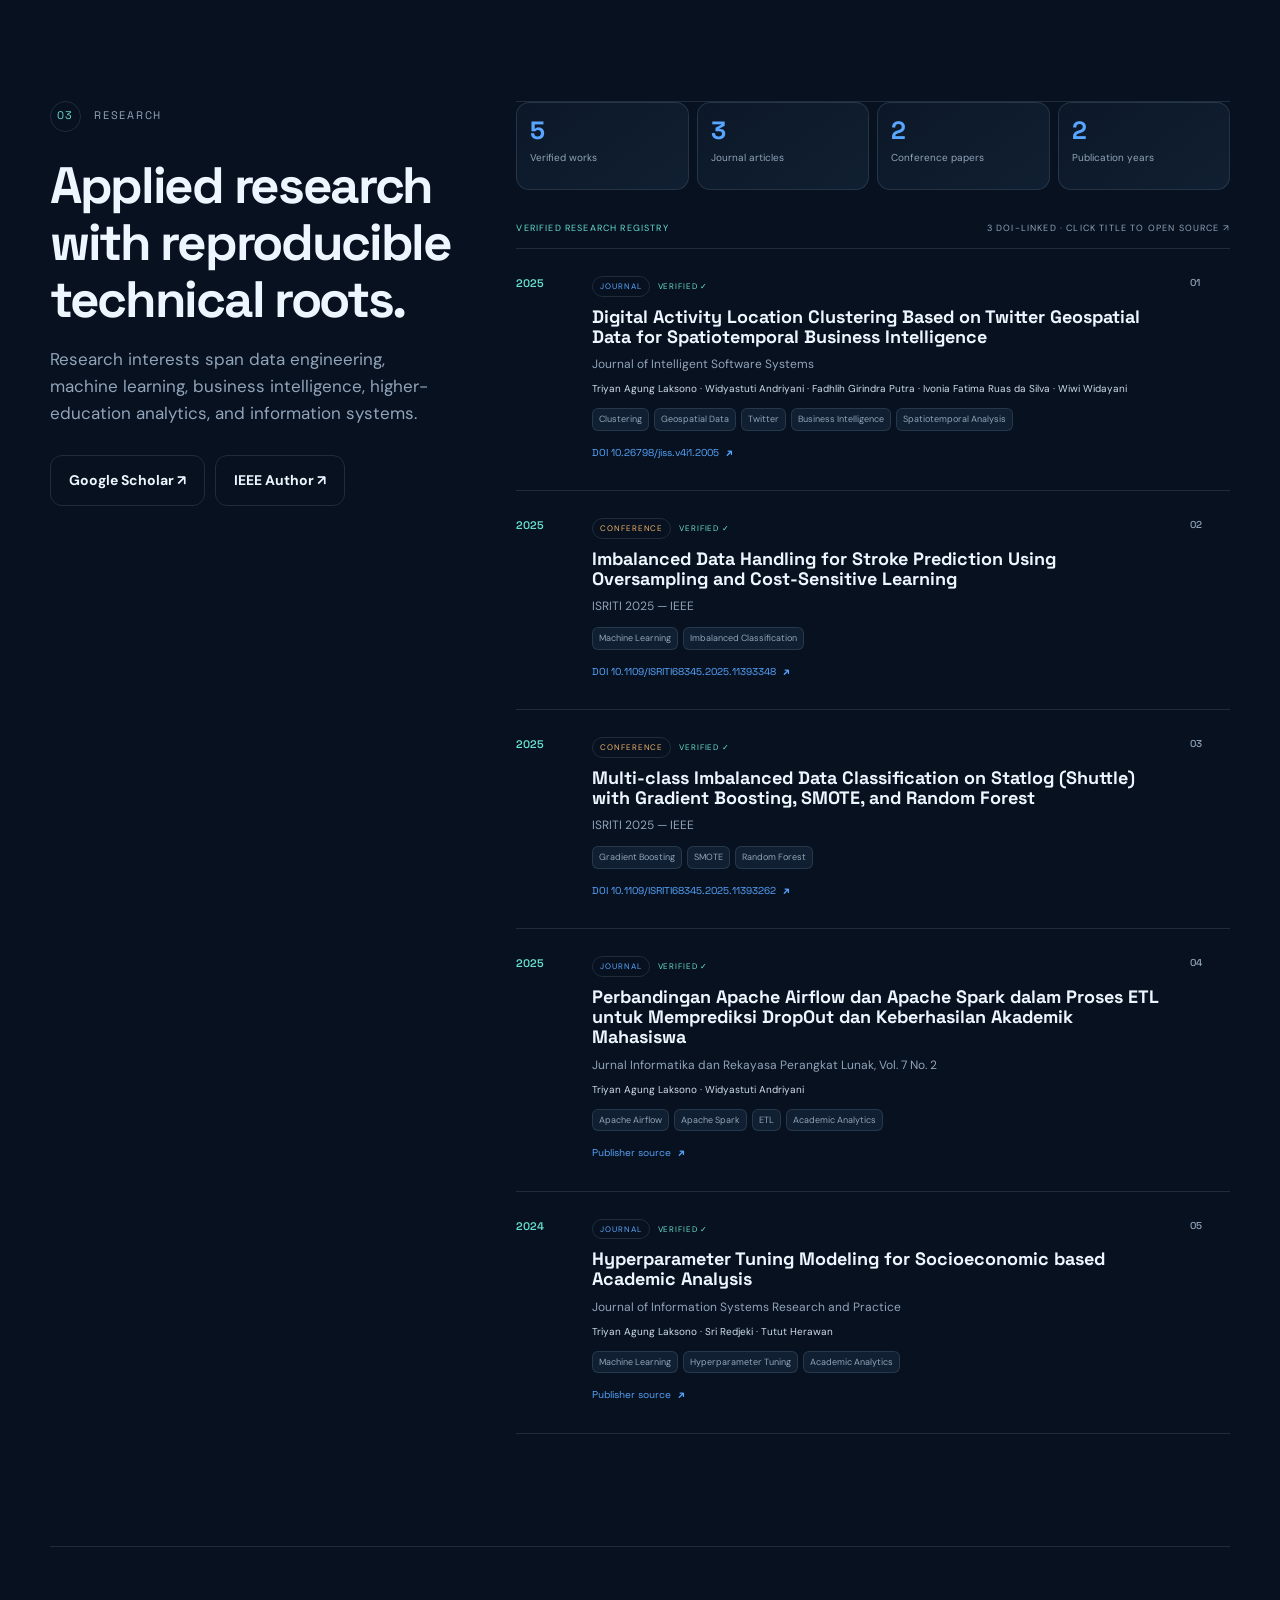
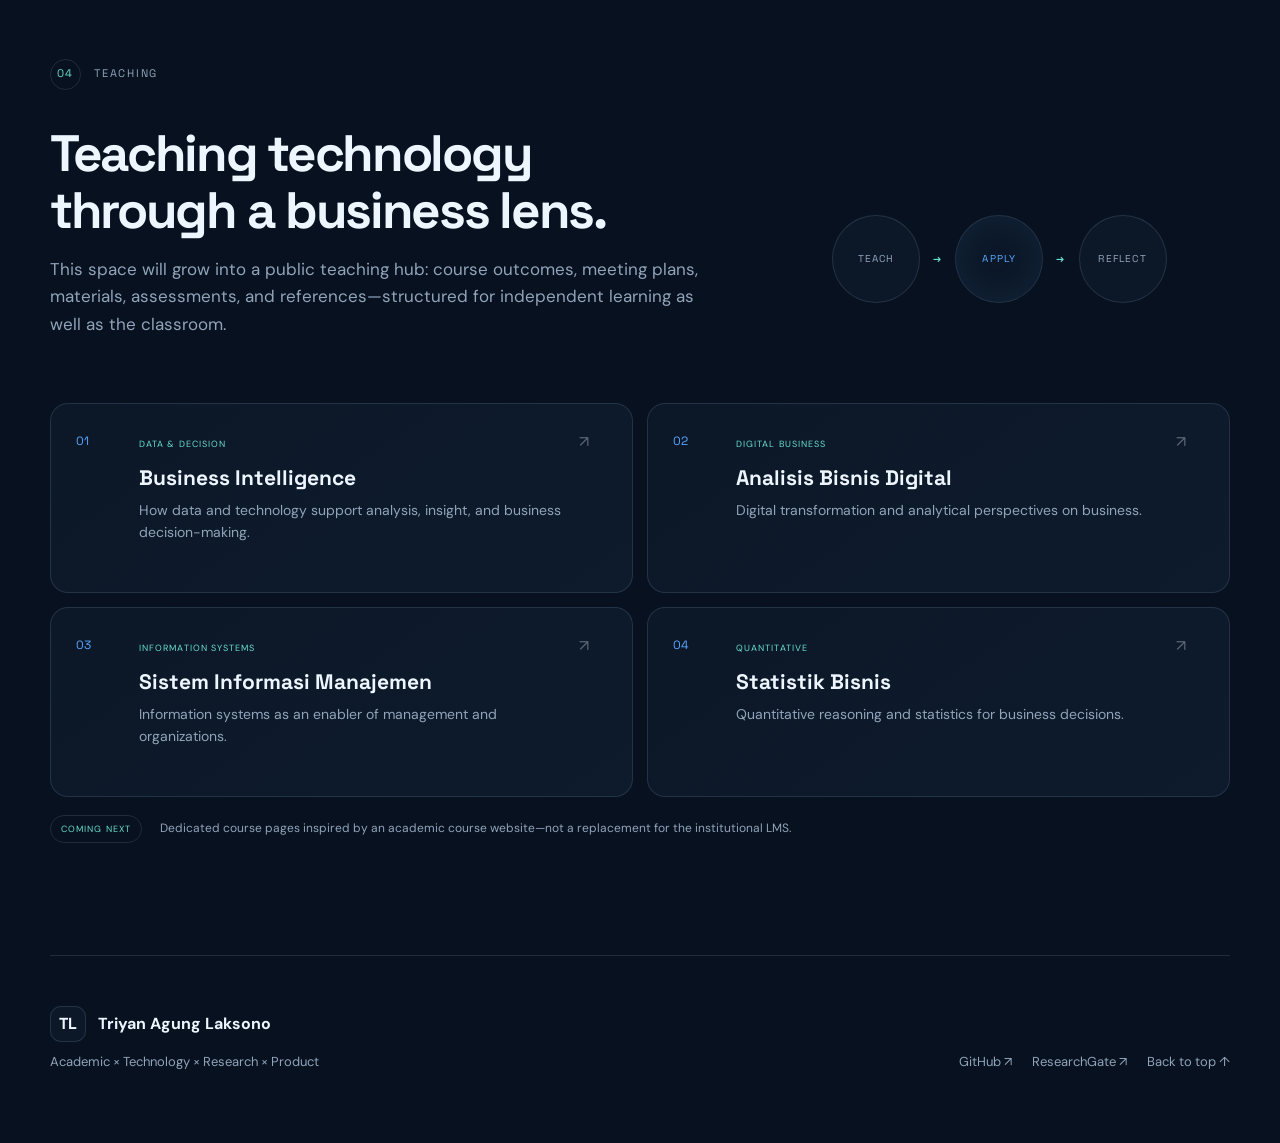
==== commit 4437e638: "refactor: make publication registry authoritative" ====
--- a/index.html
+++ b/index.html
@@ -54,10 +54,8 @@
 
     <section id="research" class="section shell research-layout">
       <div><div class="section-index reveal"><span>03</span><span>RESEARCH</span></div><div class="section-head reveal"><h2>Applied research with reproducible technical roots.</h2><p>Research interests span data engineering, machine learning, business intelligence, higher-education analytics, and information systems.</p><div class="research-links"><a class="btn ghost" href="https://scholar.google.co.id/citations?user=Xi-AIG4AAAAJ&hl=id" target="_blank" rel="noreferrer">Google Scholar ↗</a><a class="btn ghost" href="https://ieeexplore.ieee.org/author/759850393601369" target="_blank" rel="noreferrer">IEEE Author ↗</a></div></div></div>
-      <div class="publication-list reveal"><div class="pub-label">SELECTED PUBLICATIONS</div>
-        <article><span>2025</span><div><h3>Digital Activity Location Clustering Based on Twitter Geospatial Data</h3><p>Spatiotemporal Business Intelligence · DBSCAN · K-Means</p></div><b>01</b></article>
-        <article><span>2025</span><div><h3>Imbalanced Data Handling for Stroke Prediction</h3><p>IEEE ISRITI · Machine Learning · Imbalanced Classification</p></div><b>02</b></article>
-        <article><span>2025</span><div><h3>Multi-class Imbalanced Data Classification on Statlog (Shuttle)</h3><p>IEEE ISRITI · Gradient Boosting · SMOTE · Random Forest</p></div><b>03</b></article>
+      <div class="publication-list reveal" aria-live="polite">
+        <div class="publication-loading">Loading verified research registry…</div>
       </div>
     </section>
 
--- a/style.css
+++ b/style.css
@@ -1 +1 @@
-:root{--bg:#07111f;--surface:#0c1828;--surface2:#101f31;--text:#edf5ff;--muted:#91a4ba;--line:rgba(151,178,207,.17);--accent:#58a6ff;--accent2:#68e0cf;--shadow:0 24px 70px rgba(0,0,0,.28)}*{box-sizing:border-box}html{scroll-behavior:smooth}body{margin:0;background:var(--bg);color:var(--text);font-family:'DM Sans',sans-serif;line-height:1.6;overflow-x:hidden;transition:background .3s,color .3s}body.light{--bg:#f4f7fb;--surface:#fff;--surface2:#edf3f9;--text:#102033;--muted:#5d6d80;--line:rgba(16,32,51,.12);--shadow:0 24px 70px rgba(38,61,89,.12)}a{color:inherit;text-decoration:none}.shell{width:min(1180px,calc(100% - 40px));margin:auto}.ambient{position:fixed;border-radius:50%;filter:blur(90px);opacity:.13;pointer-events:none;z-index:-1}.ambient-a{width:420px;height:420px;background:#2878ff;top:-140px;right:-120px}.ambient-b{width:360px;height:360px;background:#22c7b8;bottom:5%;left:-180px}.nav-wrap{position:sticky;top:0;z-index:50;background:color-mix(in srgb,var(--bg) 78%,transparent);backdrop-filter:blur(18px);border-bottom:1px solid var(--line)}.nav{height:76px;display:flex;align-items:center;justify-content:space-between}.brand{display:flex;align-items:center;gap:12px;font-weight:700}.brand-mark{display:grid;place-items:center;width:36px;height:36px;border:1px solid var(--line);border-radius:11px;font-family:'Space Grotesk';background:var(--surface)}.nav-links{display:flex;gap:30px;color:var(--muted);font-size:14px}.nav-links a:hover,.profile-links a:hover,.footer-links a:hover{color:var(--accent)}.icon-btn{width:38px;height:38px;border:1px solid var(--line);background:var(--surface);color:var(--text);border-radius:11px;cursor:pointer}.hero{min-height:calc(100vh - 76px);display:grid;grid-template-columns:1.12fr .88fr;align-items:center;gap:70px;padding:80px 0}.eyebrow,.kicker{font-size:12px;letter-spacing:.14em;text-transform:uppercase;color:var(--accent2);font-weight:700}.pulse{display:inline-block;width:7px;height:7px;border-radius:50%;background:var(--accent2);margin-right:9px;box-shadow:0 0 0 0 rgba(104,224,207,.5);animation:pulse 2s infinite}@keyframes pulse{70%{box-shadow:0 0 0 9px rgba(104,224,207,0)}}h1,h2,h3{font-family:'Space Grotesk',sans-serif;line-height:1.12}h1{font-size:clamp(48px,6vw,82px);letter-spacing:-.055em;margin:24px 0}h1 span{display:block;color:var(--accent)}.lead{font-size:19px;color:var(--muted);max-width:700px}.hero-actions{display:flex;gap:12px;margin:34px 0}.btn{padding:13px 18px;border-radius:12px;border:1px solid var(--line);font-weight:700;font-size:14px}.btn.primary{background:var(--text);color:var(--bg)}.btn.ghost:hover{background:var(--surface)}.profile-links{display:flex;flex-wrap:wrap;gap:18px;color:var(--muted);font-size:13px}.hero-visual{height:500px;position:relative;display:grid;place-items:center}.core{width:190px;height:190px;border-radius:50%;background:linear-gradient(145deg,var(--surface2),var(--surface));border:1px solid var(--line);box-shadow:var(--shadow),inset 0 0 50px rgba(88,166,255,.08);display:grid;place-content:center;text-align:center;z-index:2;font-family:'Space Grotesk';letter-spacing:.12em;font-size:11px}.core strong{font-size:42px;color:var(--accent);line-height:1}.orbit{position:absolute;border:1px solid var(--line);border-radius:50%;animation:spin 22s linear infinite}.orbit-one{width:340px;height:340px}.orbit-two{width:470px;height:470px;animation-direction:reverse;animation-duration:30s}.orbit:before{content:"";position:absolute;width:10px;height:10px;background:var(--accent2);border-radius:50%;top:15%;left:14%;box-shadow:0 0 20px var(--accent2)}@keyframes spin{to{transform:rotate(360deg)}}.float-tag{position:absolute;padding:9px 12px;border:1px solid var(--line);background:color-mix(in srgb,var(--surface) 88%,transparent);backdrop-filter:blur(12px);border-radius:10px;font-size:12px;color:var(--muted);box-shadow:var(--shadow);animation:float 5s ease-in-out infinite}.tag-a{top:18%;left:2%}.tag-b{right:0;top:42%;animation-delay:-1.6s}.tag-c{bottom:14%;left:15%;animation-delay:-3s}@keyframes float{50%{transform:translateY(-9px)}}.section{padding:110px 0;border-top:1px solid var(--line)}.section-head{max-width:780px;margin-bottom:45px}.section-head h2{font-size:clamp(34px,4vw,54px);letter-spacing:-.04em;margin:12px 0}.section-head p{color:var(--muted);font-size:17px}.pillars,.projects,.course-grid{display:grid;grid-template-columns:repeat(4,1fr);gap:14px}.pillar,.project,.course{background:linear-gradient(145deg,var(--surface),color-mix(in srgb,var(--surface2) 70%,var(--bg)));border:1px solid var(--line);border-radius:18px;padding:25px;transition:transform .25s,border-color .25s,box-shadow .25s}.pillar:hover,.project:hover,.course:hover{transform:translateY(-5px);border-color:color-mix(in srgb,var(--accent) 45%,var(--line));box-shadow:var(--shadow)}.num,.course>span{color:var(--accent);font-family:'Space Grotesk';font-size:12px}.pillar h3,.project h3,.course h3{font-size:21px;margin:30px 0 12px}.pillar p,.project p,.course p{color:var(--muted);font-size:14px}.chips{display:flex;flex-wrap:wrap;gap:7px;margin-top:22px}.chips span{padding:5px 8px;border-radius:7px;background:var(--surface2);border:1px solid var(--line);font-size:11px;color:var(--muted)}.projects{grid-template-columns:repeat(2,1fr)}.project{min-height:290px;display:flex;flex-direction:column}.project.featured{background:linear-gradient(145deg,color-mix(in srgb,var(--accent) 12%,var(--surface)),var(--surface))}.project-meta{display:flex;justify-content:space-between;color:var(--accent2);font-size:11px;letter-spacing:.08em}.project h3{font-size:27px;margin-top:auto}.project .chips{margin-top:15px}.split{display:grid;grid-template-columns:.8fr 1.2fr;gap:80px}.text-link{display:inline-block;margin-top:15px;color:var(--accent);font-weight:700}.publication-list{border-top:1px solid var(--line)}.publication-list article{display:grid;grid-template-columns:70px 1fr;gap:20px;padding:25px 0;border-bottom:1px solid var(--line)}.publication-list>article>span{color:var(--accent2);font-size:12px}.publication-list h3{font-size:18px;margin:0 0 8px}.publication-list p{margin:0;color:var(--muted);font-size:13px}.course-grid{grid-template-columns:repeat(2,1fr)}.course{min-height:190px}.footer{padding:50px 0 70px;border-top:1px solid var(--line);display:flex;justify-content:space-between;align-items:flex-end}.footer p{margin:5px 0;color:var(--muted)}.footer-links{display:flex;gap:20px;color:var(--muted);font-size:13px}.reveal{opacity:0;transform:translateY(18px);transition:opacity .65s ease,transform .65s ease}.reveal.visible{opacity:1;transform:none}@media(max-width:900px){.nav-links{display:none}.hero{grid-template-columns:1fr;padding-top:100px}.hero-visual{height:360px}.orbit-two{width:350px;height:350px}.orbit-one{width:260px;height:260px}.pillars{grid-template-columns:repeat(2,1fr)}.split{grid-template-columns:1fr;gap:20px}}@media(max-width:600px){.shell{width:min(100% - 26px,1180px)}.hero{gap:20px}.hero-visual{height:310px}.orbit-two{width:290px;height:290px}.orbit-one{width:220px;height:220px}.core{width:145px;height:145px}.float-tag{font-size:10px}.hero-actions,.footer{align-items:stretch;flex-direction:column}.pillars,.projects,.course-grid{grid-template-columns:1fr}.section{padding:80px 0}.project{min-height:240px}.footer{gap:25px}.footer-links{flex-wrap:wrap}}@media(prefers-reduced-motion:reduce){html{scroll-behavior:auto}.orbit,.float-tag,.pulse{animation:none}.reveal{opacity:1;transform:none;transition:none}}+:root{--bg:#07111f;--surface:#0c1828;--surface2:#101f31;--text:#edf5ff;--muted:#91a4ba;--line:rgba(151,178,207,.17);--accent:#58a6ff;--accent2:#68e0cf;--shadow:0 24px 70px rgba(0,0,0,.28)}*{box-sizing:border-box}html{scroll-behavior:smooth}body{margin:0;background:var(--bg);color:var(--text);font-family:'DM Sans',sans-serif;line-height:1.6;overflow-x:hidden;transition:background .3s,color .3s}body.light{--bg:#f4f7fb;--surface:#fff;--surface2:#edf3f9;--text:#102033;--muted:#5d6d80;--line:rgba(16,32,51,.12);--shadow:0 24px 70px rgba(38,61,89,.12)}a{color:inherit;text-decoration:none}.shell{width:min(1180px,calc(100% - 40px));margin:auto}.ambient{position:fixed;border-radius:50%;filter:blur(90px);opacity:.13;pointer-events:none;z-index:-2}.ambient-a{width:420px;height:420px;background:#2878ff;top:-140px;right:-120px}.ambient-b{width:360px;height:360px;background:#22c7b8;bottom:5%;left:-180px}.spotlight{position:fixed;width:440px;height:440px;border-radius:50%;pointer-events:none;z-index:-1;background:radial-gradient(circle,rgba(88,166,255,.055),transparent 68%);transform:translate(-50%,-50%);transition:opacity .2s}.nav-wrap{position:sticky;top:0;z-index:50;background:color-mix(in srgb,var(--bg) 78%,transparent);backdrop-filter:blur(18px);border-bottom:1px solid var(--line)}.nav{height:76px;display:flex;align-items:center;justify-content:space-between}.brand{display:flex;align-items:center;gap:12px;font-weight:700}.brand-mark{display:grid;place-items:center;width:36px;height:36px;border:1px solid var(--line);border-radius:11px;font-family:'Space Grotesk';background:var(--surface)}.nav-links{display:flex;gap:30px;color:var(--muted);font-size:14px}.nav-links a{position:relative;transition:color .2s}.nav-links a:after{content:"";position:absolute;left:0;right:100%;bottom:-9px;height:2px;background:var(--accent);transition:right .25s}.nav-links a:hover,.nav-links a.active,.profile-links a:hover,.footer-links a:hover{color:var(--text)}.nav-links a.active:after,.nav-links a:hover:after{right:0}.icon-btn{width:38px;height:38px;border:1px solid var(--line);background:var(--surface);color:var(--text);border-radius:11px;cursor:pointer}.hero{min-height:calc(100vh - 76px);display:grid;grid-template-columns:1.12fr .88fr;align-items:center;gap:70px;padding:80px 0}.eyebrow{font-size:12px;letter-spacing:.14em;text-transform:uppercase;color:var(--accent2);font-weight:700}.pulse{display:inline-block;width:7px;height:7px;border-radius:50%;background:var(--accent2);margin-right:9px;box-shadow:0 0 0 0 rgba(104,224,207,.5);animation:pulse 2s infinite}@keyframes pulse{70%{box-shadow:0 0 0 9px rgba(104,224,207,0)}}h1,h2,h3{font-family:'Space Grotesk',sans-serif;line-height:1.12}h1{font-size:clamp(48px,6vw,82px);letter-spacing:-.055em;margin:24px 0}h1 span{display:block;color:var(--accent)}.lead{font-size:19px;color:var(--muted);max-width:700px}.hero-actions{display:flex;gap:12px;margin:34px 0}.btn{padding:13px 18px;border-radius:12px;border:1px solid var(--line);font-weight:700;font-size:14px;transition:transform .2s,background .2s,border-color .2s}.btn:hover{transform:translateY(-2px);border-color:rgba(88,166,255,.45)}.btn.primary{background:var(--text);color:var(--bg)}.btn.ghost:hover{background:var(--surface)}.profile-links{display:flex;flex-wrap:wrap;gap:18px;color:var(--muted);font-size:13px}.hero-visual{height:500px;position:relative;display:grid;place-items:center}.core{width:190px;height:190px;border-radius:50%;background:linear-gradient(145deg,var(--surface2),var(--surface));border:1px solid var(--line);box-shadow:var(--shadow),inset 0 0 50px rgba(88,166,255,.08);display:grid;place-content:center;text-align:center;z-index:2;font-family:'Space Grotesk';letter-spacing:.12em;font-size:11px}.core strong{font-size:42px;color:var(--accent);line-height:1}.orbit{position:absolute;border:1px solid var(--line);border-radius:50%;animation:spin 22s linear infinite}.orbit-one{width:340px;height:340px}.orbit-two{width:470px;height:470px;animation-direction:reverse;animation-duration:30s}.orbit:before{content:"";position:absolute;width:10px;height:10px;background:var(--accent2);border-radius:50%;top:15%;left:14%;box-shadow:0 0 20px var(--accent2)}@keyframes spin{to{transform:rotate(360deg)}}.float-tag{position:absolute;padding:9px 12px;border:1px solid var(--line);background:color-mix(in srgb,var(--surface) 88%,transparent);backdrop-filter:blur(12px);border-radius:10px;font-size:12px;color:var(--muted);box-shadow:var(--shadow);animation:float 5s ease-in-out infinite}.tag-a{top:18%;left:2%}.tag-b{right:0;top:42%;animation-delay:-1.6s}.tag-c{bottom:14%;left:15%;animation-delay:-3s}@keyframes float{50%{transform:translateY(-9px)}}.section{padding:112px 0;border-top:1px solid var(--line);position:relative}.section-index{display:flex;align-items:center;gap:13px;margin-bottom:25px;font-family:'Space Grotesk';font-size:11px;letter-spacing:.16em;color:var(--muted)}.section-index span:first-child{display:grid;place-items:center;width:31px;height:31px;border-radius:50%;border:1px solid var(--line);color:var(--accent2)}.section-head{max-width:780px;margin-bottom:48px}.section-head h2{font-size:clamp(36px,4vw,55px);letter-spacing:-.045em;margin:10px 0 14px}.section-head p{color:var(--muted);font-size:17px;max-width:720px}.pillars{display:grid;grid-template-columns:repeat(4,1fr);gap:14px}.pillar,.project,.course{position:relative;overflow:hidden;background:linear-gradient(145deg,var(--surface),color-mix(in srgb,var(--surface2) 70%,var(--bg)));border:1px solid var(--line);border-radius:18px;transition:transform .28s,border-color .28s,box-shadow .28s}.pillar{padding:24px;min-height:320px;display:flex;flex-direction:column}.pillar:before,.project:before{content:"";position:absolute;width:180px;height:180px;border-radius:50%;right:-90px;top:-100px;background:radial-gradient(circle,rgba(88,166,255,.11),transparent 70%);transition:transform .4s}.pillar:hover,.project:hover,.course:hover{transform:translateY(-5px);border-color:color-mix(in srgb,var(--accent) 45%,var(--line));box-shadow:var(--shadow)}.pillar:hover:before,.project:hover:before{transform:scale(1.3)}.pillar-icon{width:44px;height:44px;display:grid;place-items:center;border:1px solid var(--line);border-radius:13px;color:var(--accent);font-size:20px;margin-bottom:34px;background:var(--surface2)}.num{color:var(--accent2);font-family:'Space Grotesk';font-size:10px;letter-spacing:.1em}.pillar h3{font-size:20px;margin:10px 0 12px}.pillar p,.project p,.course p{color:var(--muted);font-size:14px}.chips{display:flex;flex-wrap:wrap;gap:7px;margin-top:auto;padding-top:20px}.chips span{padding:5px 8px;border-radius:7px;background:var(--surface2);border:1px solid var(--line);font-size:11px;color:var(--muted)}.projects{display:grid;grid-template-columns:repeat(2,1fr);gap:14px}.project{min-height:330px;padding:27px;display:flex;flex-direction:column}.project.featured{background:linear-gradient(145deg,color-mix(in srgb,var(--accent) 13%,var(--surface)),var(--surface))}.project-product{background:linear-gradient(145deg,color-mix(in srgb,var(--accent2) 8%,var(--surface)),var(--surface))}.project-top{display:flex;justify-content:space-between;color:var(--muted);font-size:10px;letter-spacing:.09em}.status{color:var(--accent)}.status i{display:inline-block;width:6px;height:6px;border-radius:50%;background:currentColor;margin-right:6px;box-shadow:0 0 10px currentColor}.product-status{color:var(--accent2)}.public-status{color:#b69cff}.research-status{color:#f0b36a}.project-symbol{font-family:'Space Grotesk';font-size:42px;font-weight:700;letter-spacing:-.06em;color:color-mix(in srgb,var(--accent) 35%,var(--surface));margin:40px 0 0}.project h3{font-size:27px;margin:15px 0 10px;max-width:500px}.project .chips{margin-top:auto}.privacy-note{margin-top:16px;padding:18px 20px;border:1px solid var(--line);border-radius:14px;display:flex;gap:14px;align-items:flex-start;color:var(--muted);background:color-mix(in srgb,var(--surface) 55%,transparent)}.privacy-note span{color:var(--accent2)}.privacy-note p{margin:0;font-size:12px}.privacy-note strong{color:var(--text)}.research-layout{display:grid;grid-template-columns:.72fr 1.28fr;gap:65px}.research-links{display:flex;gap:10px;margin-top:28px}.publication-list{border-top:1px solid var(--line)}.research-stats{display:grid;grid-template-columns:repeat(4,1fr);gap:8px;padding:0 0 18px}.research-stats div{padding:15px 13px;background:linear-gradient(145deg,var(--surface),var(--surface2));border:1px solid var(--line);border-radius:13px;min-height:88px}.research-stats strong{display:block;font:700 25px/1 'Space Grotesk';color:var(--accent)}.research-stats span{display:block;margin-top:9px;color:var(--muted);font-size:10px;line-height:1.25}.pub-label{font-size:9px;letter-spacing:.13em;color:var(--accent2);padding:13px 0;border-bottom:1px solid var(--line);display:flex;justify-content:space-between;gap:15px}.pub-label span:last-child{color:var(--muted);text-align:right}.publication-card{position:relative;display:grid;grid-template-columns:58px 1fr 28px;gap:18px;padding:27px 12px 27px 0;border-bottom:1px solid var(--line);align-items:start;transition:padding-left .25s,background .25s,border-color .25s}.publication-card:before{content:"";position:absolute;left:0;top:22px;bottom:22px;width:2px;background:linear-gradient(var(--accent),var(--accent2));transform:scaleY(0);transform-origin:center;transition:transform .25s}.publication-card:hover{padding-left:12px;background:linear-gradient(90deg,color-mix(in srgb,var(--accent) 5%,transparent),transparent);border-color:color-mix(in srgb,var(--accent) 30%,var(--line))}.publication-card:hover:before{transform:scaleY(1)}.publication-year{color:var(--accent2);font:600 11px 'Space Grotesk'}.publication-meta{display:flex;gap:8px;align-items:center;margin-bottom:10px;font-size:8px;letter-spacing:.11em;color:var(--accent2)}.publication-type{padding:3px 7px;border:1px solid var(--line);border-radius:20px;color:var(--accent)}.publication-type.conference{color:#f0b36a}.publication-list h3{font-size:18px;margin:0 0 8px}.publication-list h3 a{transition:color .2s}.publication-list h3 a:hover{color:var(--accent)}.publication-venue{margin:0;color:var(--muted);font-size:12px}.publication-authors{margin:7px 0 0!important;color:color-mix(in srgb,var(--text) 70%,var(--muted))!important;font-size:10px!important}.publication-keywords{display:flex;flex-wrap:wrap;gap:5px;margin-top:11px}.publication-keywords span{font-size:9px;color:var(--muted);padding:3px 6px;border-radius:6px;background:var(--surface2);border:1px solid var(--line)}.publication-source{display:inline-flex;align-items:center;gap:7px;margin-top:13px;color:var(--accent);font-size:10px;font-family:'Space Grotesk';transition:gap .2s,color .2s}.publication-source:hover{gap:11px;color:var(--accent2)}.publication-source b{color:inherit;font-size:11px}.publication-index{font:500 10px 'Space Grotesk';color:var(--muted)}.teaching-intro{display:grid;grid-template-columns:1fr .7fr;gap:60px;align-items:center}.teaching-orbit{display:flex;align-items:center;justify-content:center;gap:13px;color:var(--muted);font-family:'Space Grotesk';font-size:10px;letter-spacing:.12em}.teaching-orbit span{display:grid;place-items:center;width:88px;height:88px;border:1px solid var(--line);border-radius:50%;background:var(--surface)}.teaching-orbit span:nth-of-type(2){color:var(--accent);box-shadow:inset 0 0 35px rgba(88,166,255,.08)}.teaching-orbit b{color:var(--accent2)}.course-grid{display:grid;grid-template-columns:repeat(2,1fr);gap:14px}.course{min-height:190px;padding:25px;display:grid;grid-template-columns:48px 1fr 28px;gap:15px;align-items:start}.course-no{font-family:'Space Grotesk';font-size:12px;color:var(--accent);padding-top:3px}.course-type{font-size:9px;letter-spacing:.12em;color:var(--accent2)}.course h3{font-size:21px;margin:12px 0 9px}.course p{margin:0}.course-arrow{opacity:.35;transition:opacity .2s,transform .2s}.course:hover .course-arrow{opacity:1;transform:translate(3px,-3px);color:var(--accent)}.teaching-next{margin-top:18px;display:flex;gap:18px;align-items:center;color:var(--muted);font-size:12px}.teaching-next span{font-size:9px;letter-spacing:.12em;color:var(--accent2);border:1px solid var(--line);border-radius:20px;padding:6px 10px}.teaching-next p{margin:0}.footer{padding:50px 0 70px;border-top:1px solid var(--line);display:flex;justify-content:space-between;align-items:flex-end}.footer p{margin:10px 0 0;color:var(--muted);font-size:13px}.footer-links{display:flex;gap:20px;color:var(--muted);font-size:13px}.reveal{opacity:0;transform:translateY(18px);transition:opacity .65s ease,transform .65s ease}.reveal.visible{opacity:1;transform:none}@media(max-width:900px){.nav-links{display:none}.hero{grid-template-columns:1fr;padding-top:100px}.hero-visual{height:360px}.orbit-two{width:350px;height:350px}.orbit-one{width:260px;height:260px}.pillars{grid-template-columns:repeat(2,1fr)}.research-layout,.teaching-intro{grid-template-columns:1fr;gap:25px}.teaching-orbit{justify-content:flex-start;margin-bottom:35px}}@media(max-width:600px){.shell{width:min(100% - 26px,1180px)}.hero{gap:20px}.hero-visual{height:310px}.orbit-two{width:290px;height:290px}.orbit-one{width:220px;height:220px}.core{width:145px;height:145px}.float-tag{font-size:10px}.hero-actions,.footer{align-items:stretch;flex-direction:column}.pillars,.projects,.course-grid{grid-template-columns:1fr}.section{padding:80px 0}.project{min-height:290px}.course{grid-template-columns:36px 1fr 22px}.footer{gap:25px}.footer-links{flex-wrap:wrap}.teaching-orbit span{width:68px;height:68px;font-size:8px}.research-links{flex-wrap:wrap}.research-stats{grid-template-columns:repeat(2,1fr)}.pub-label{flex-direction:column}.pub-label span:last-child{text-align:left}.publication-card{grid-template-columns:42px 1fr 20px;gap:10px}.spotlight{display:none}}@media(prefers-reduced-motion:reduce){html{scroll-behavior:auto}.orbit,.float-tag,.pulse{animation:none}.reveal{opacity:1;transform:none;transition:none}.spotlight{display:none}}
